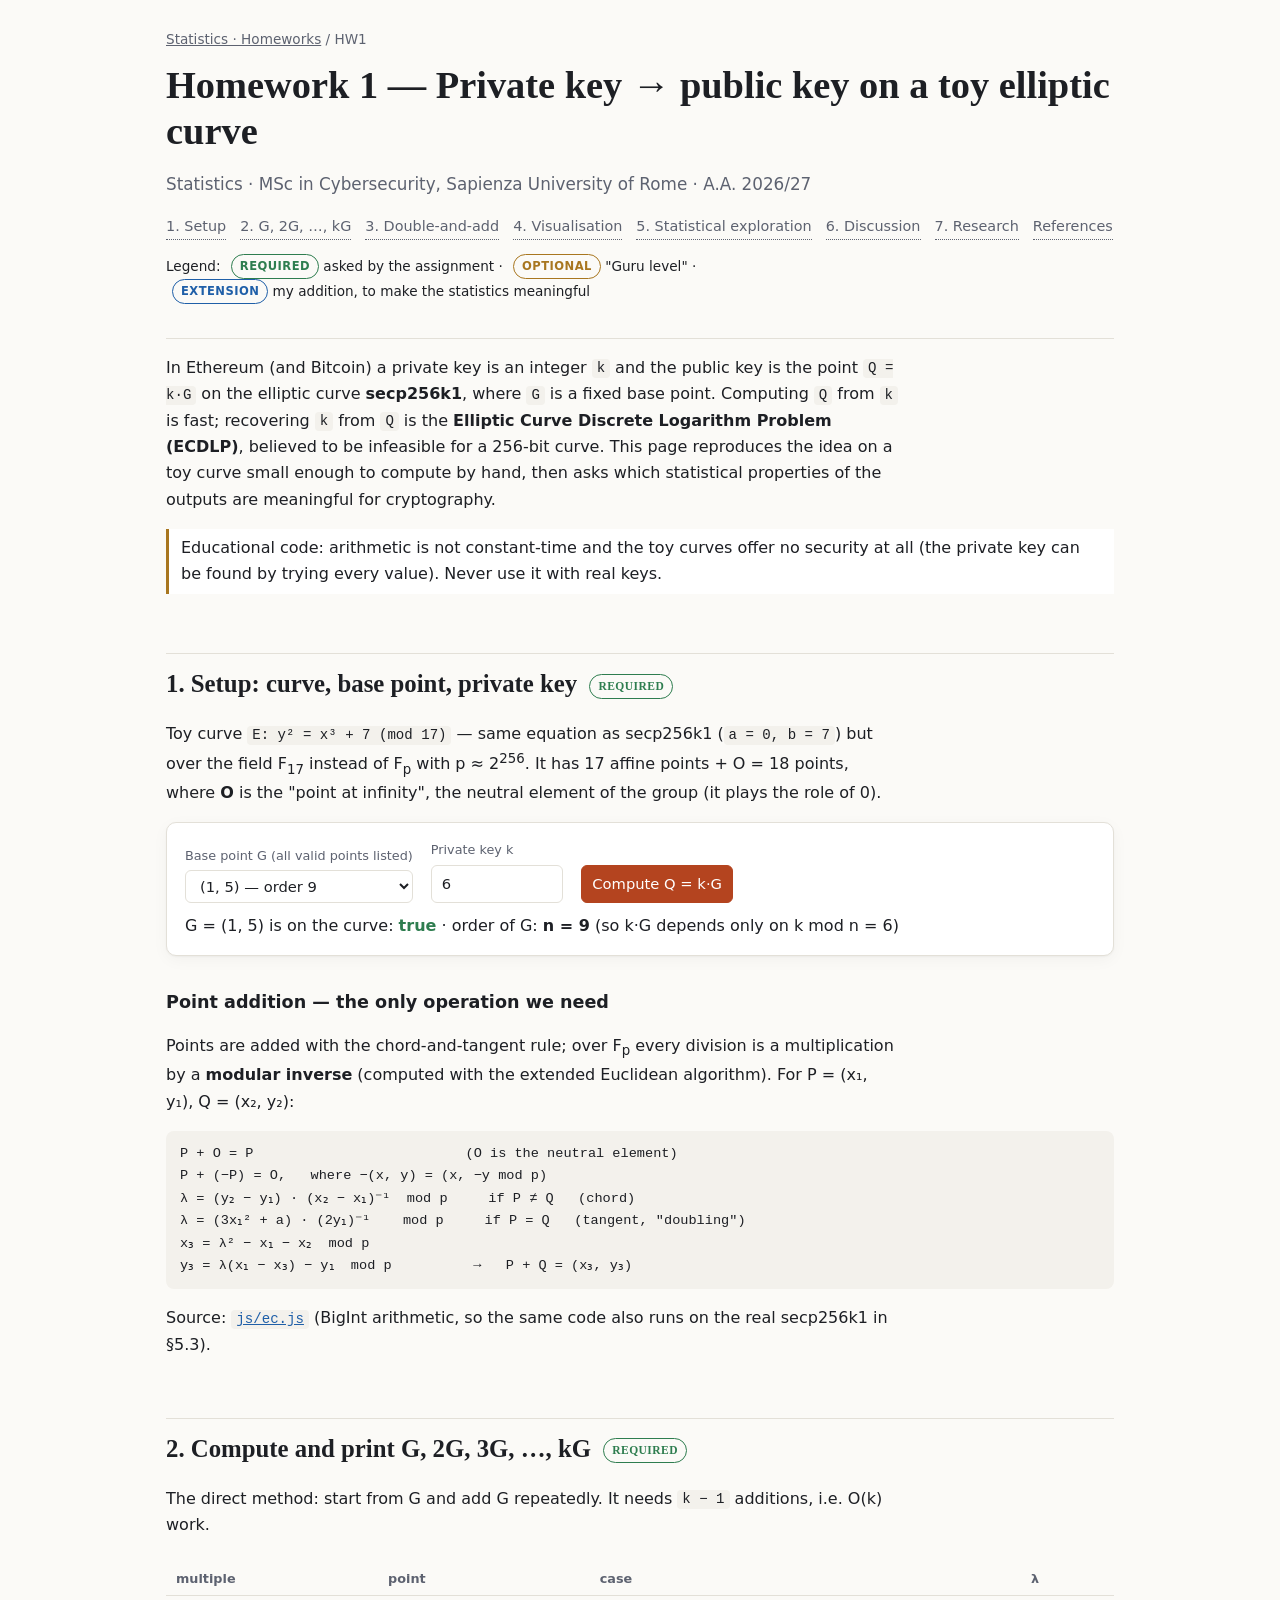
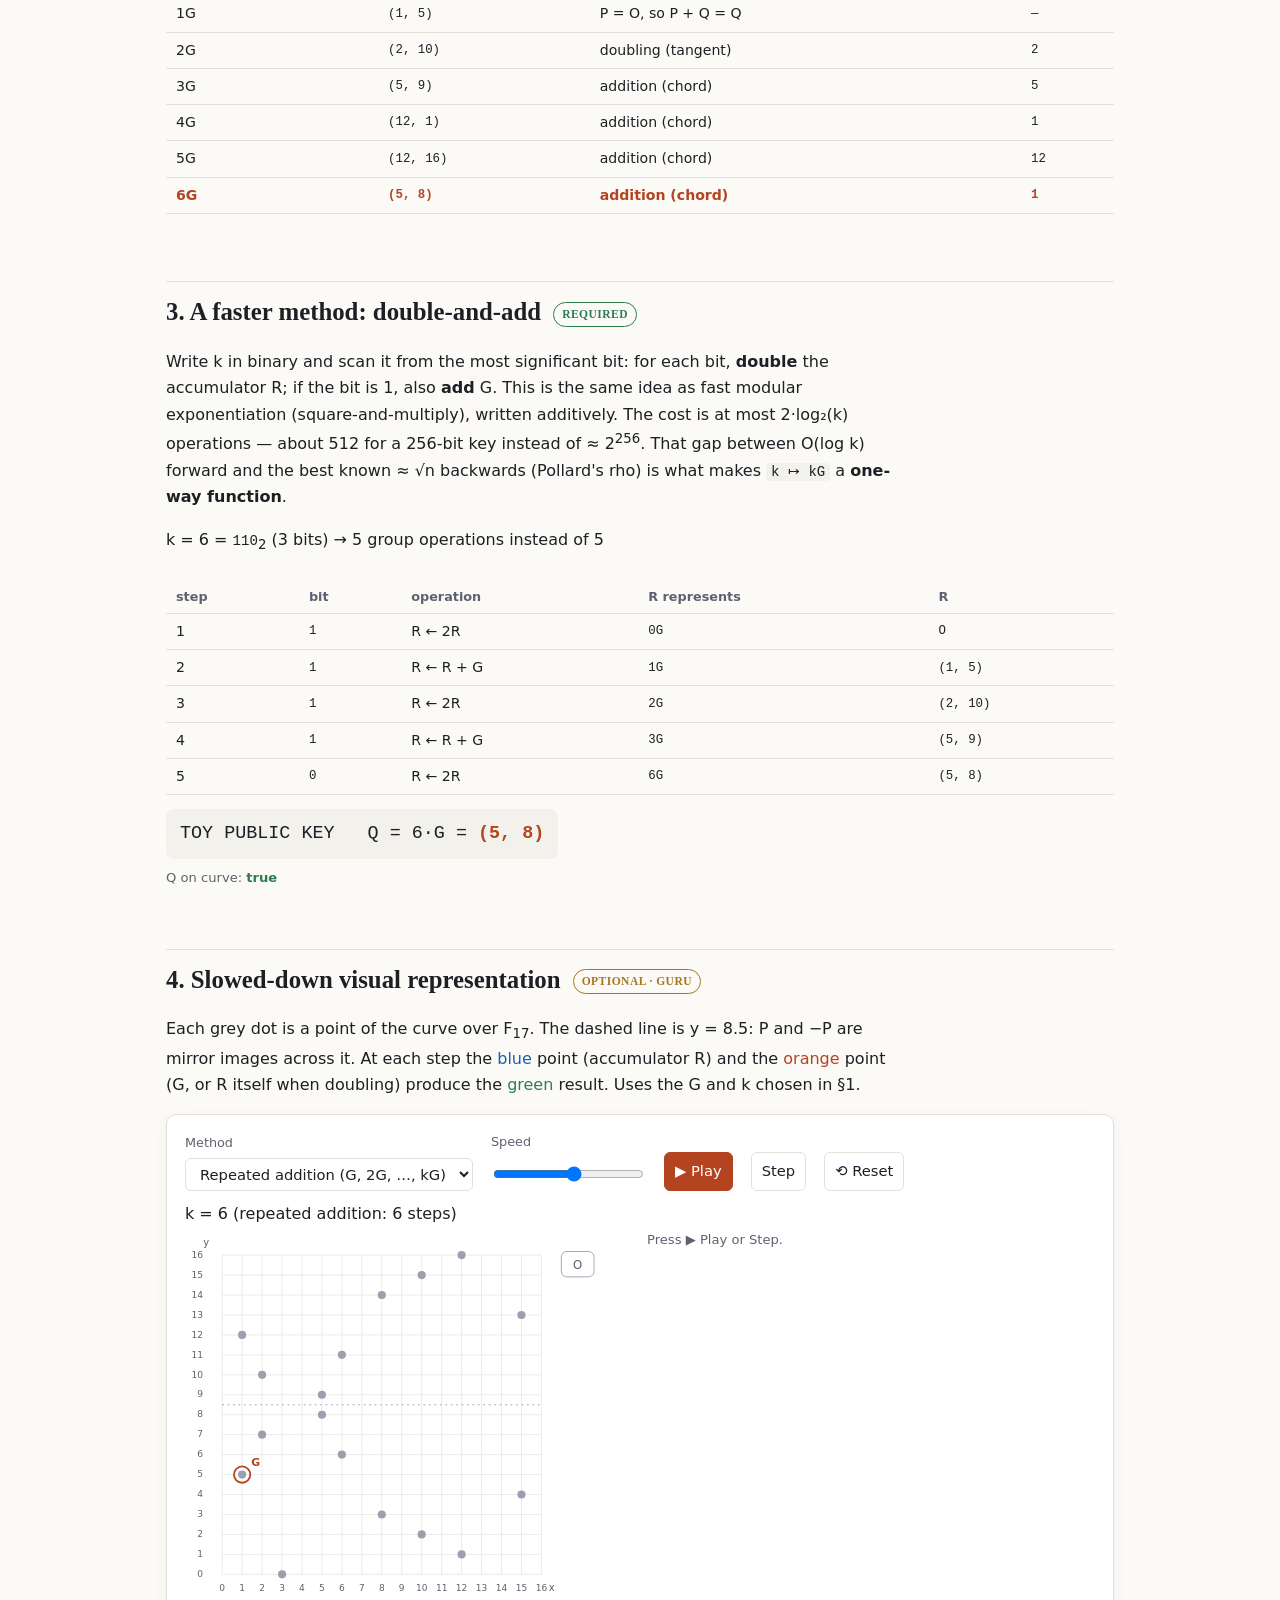
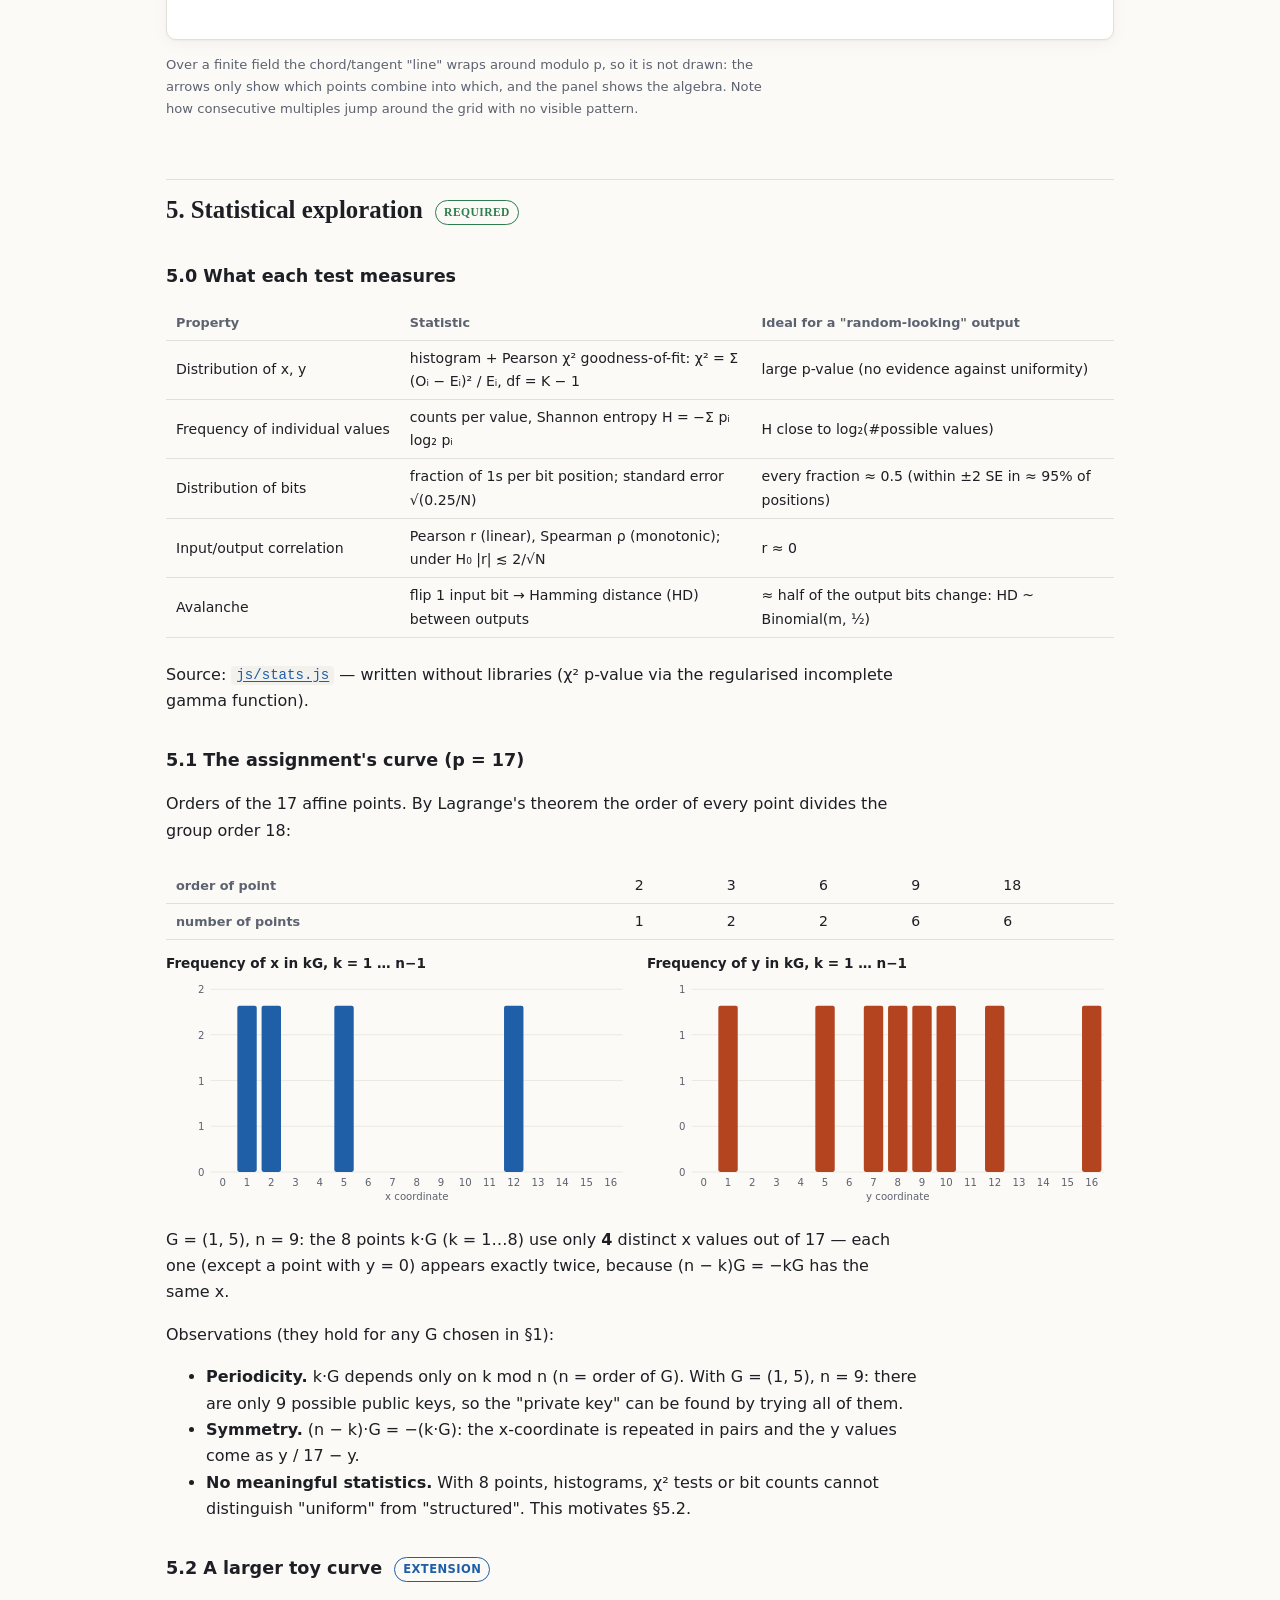
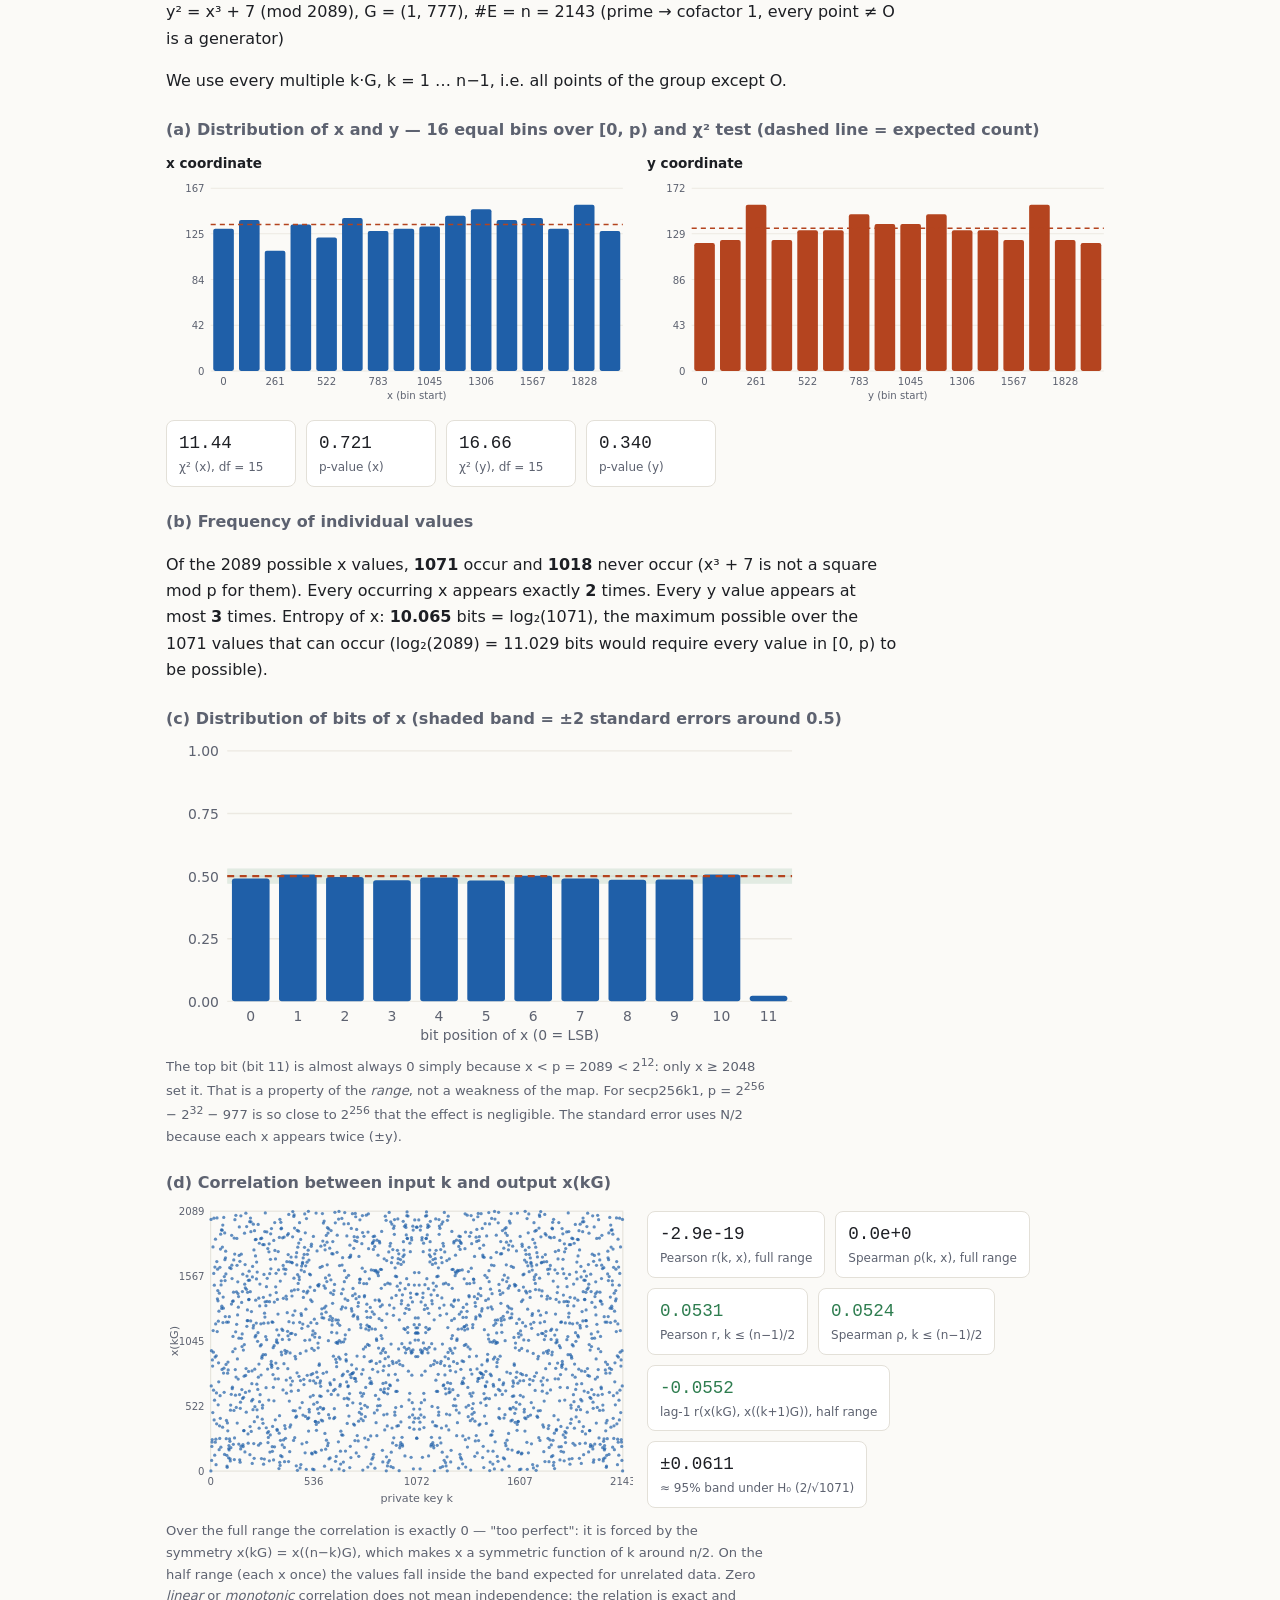
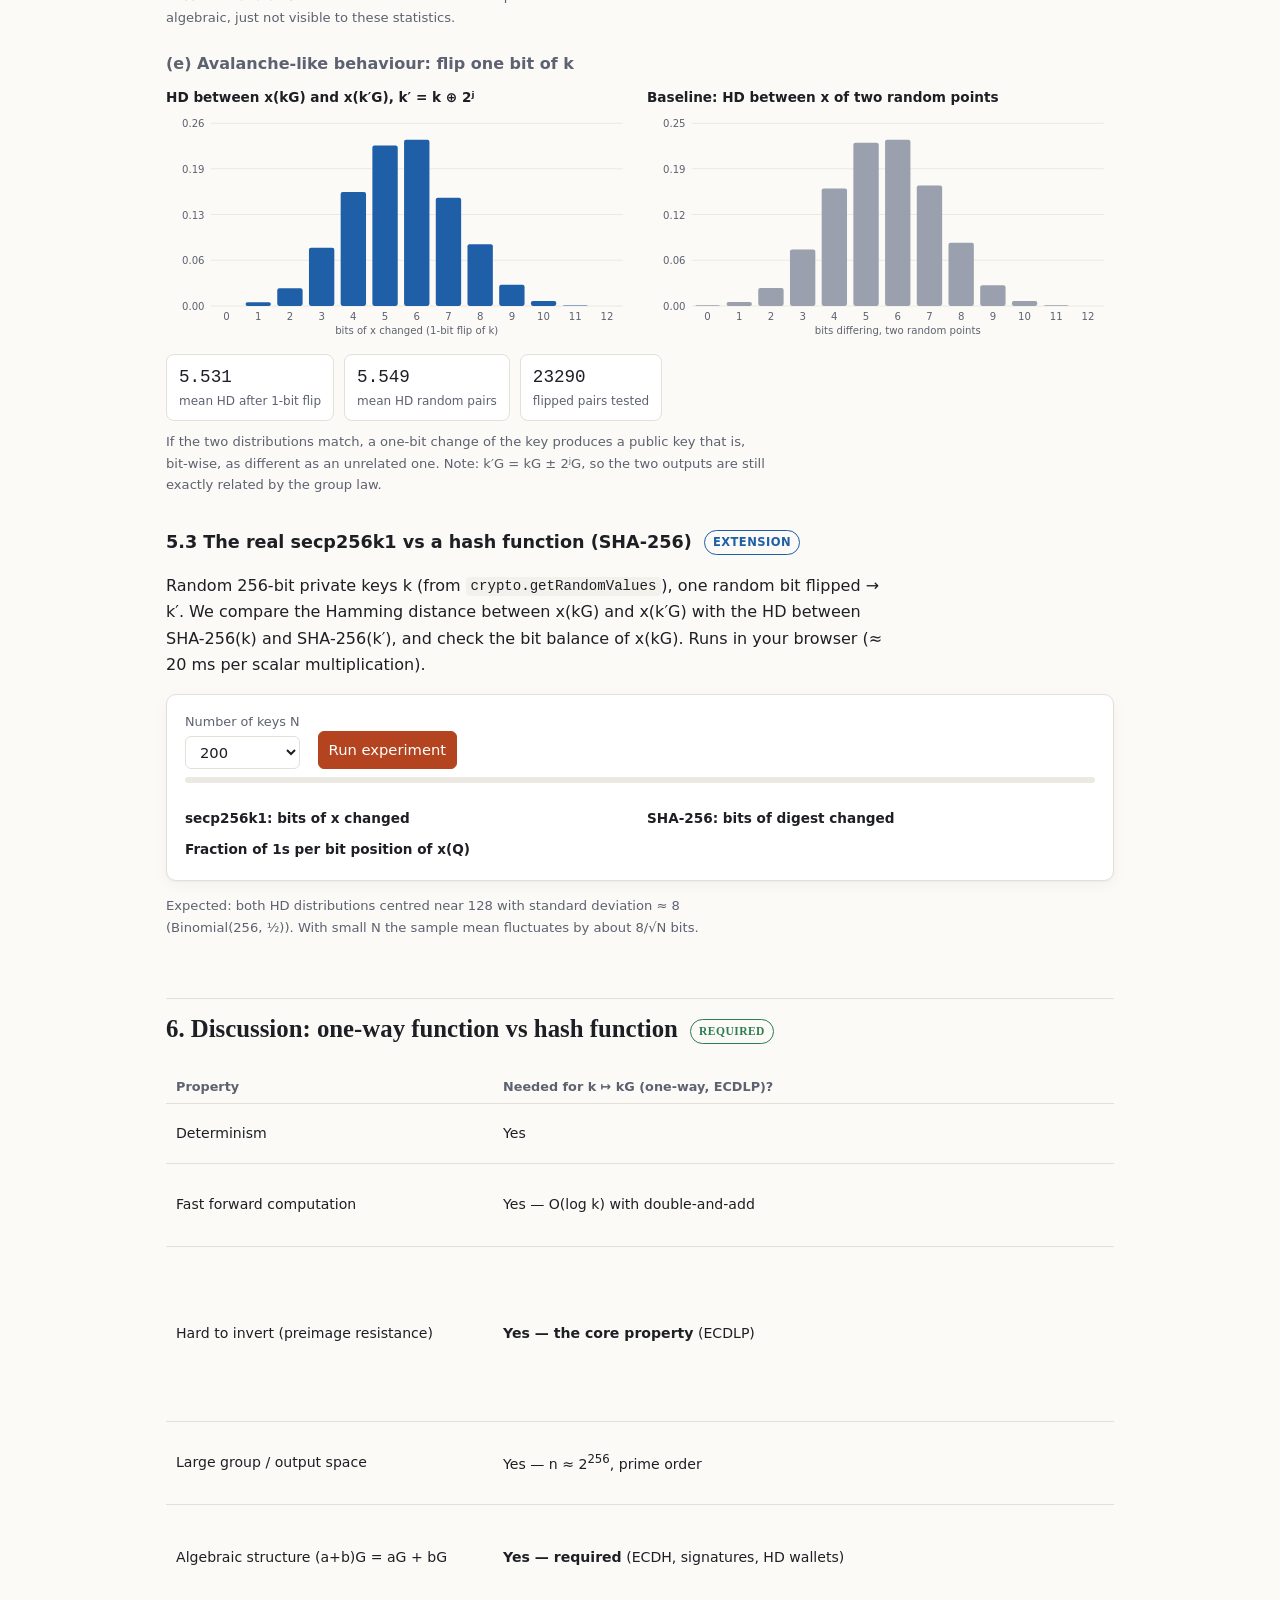
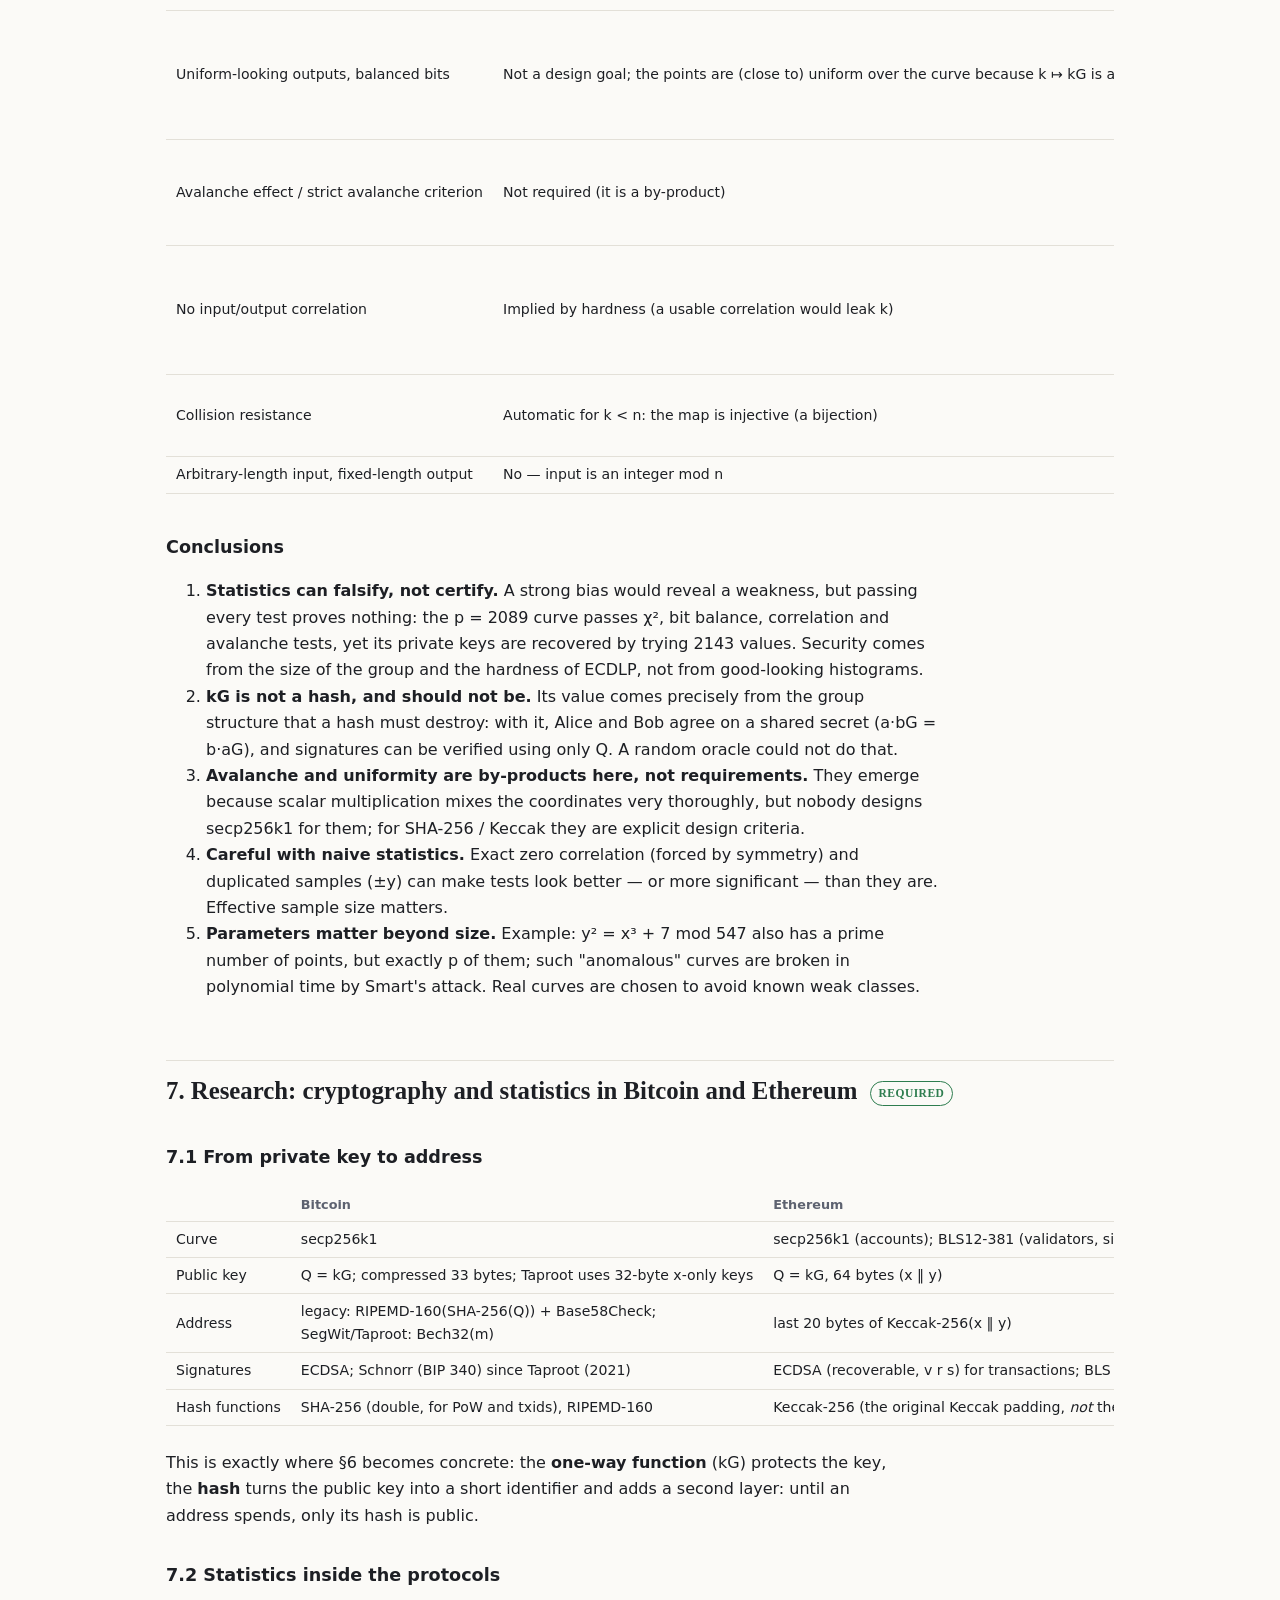
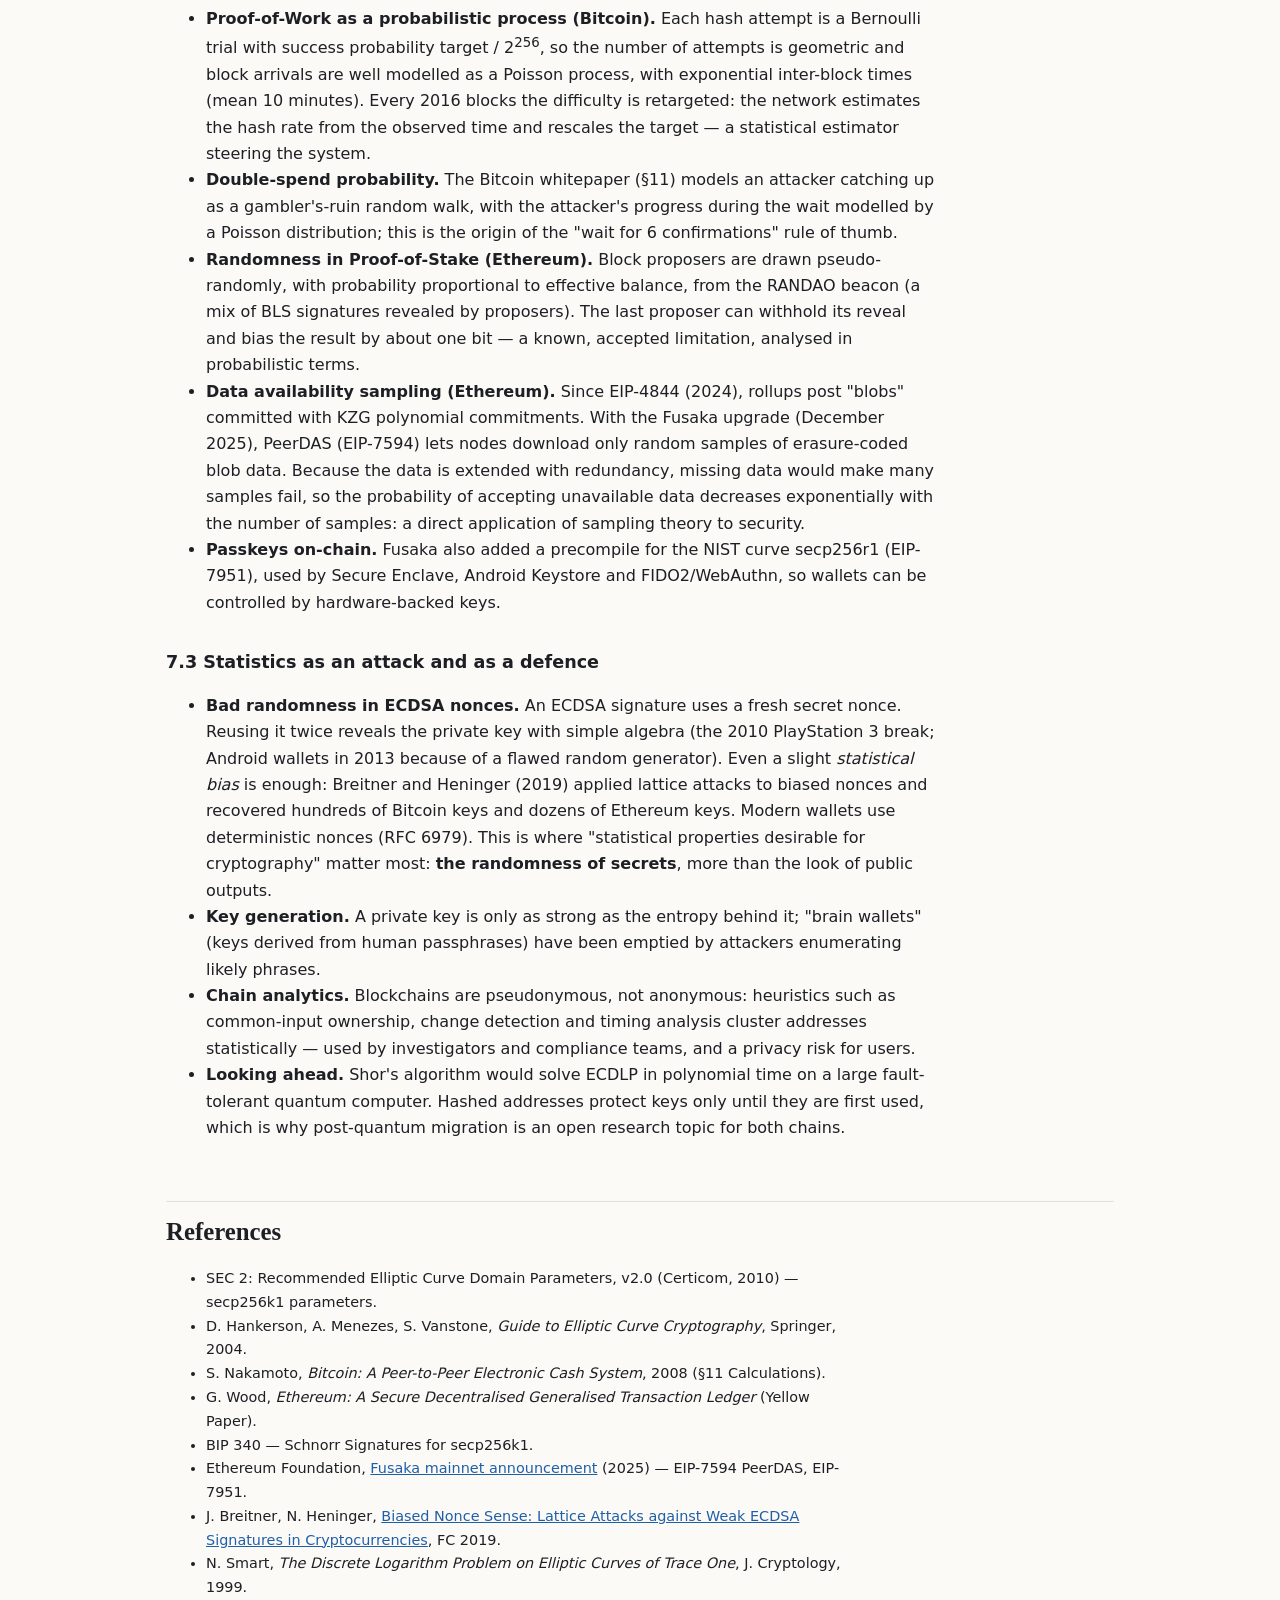
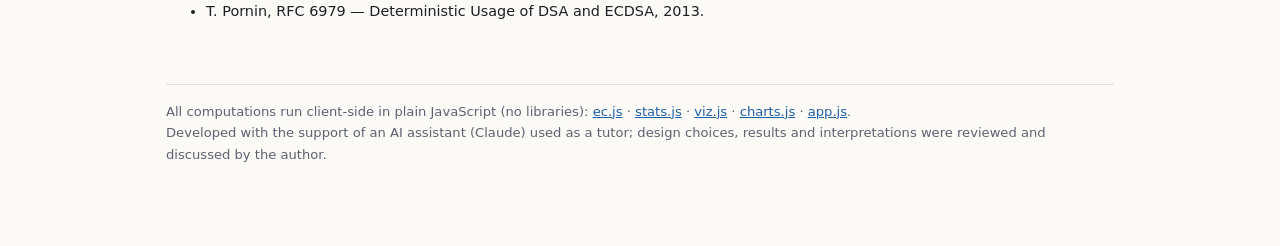
==== hw1/index.html @ 59fc8872 "Add files via upload" ====
<!doctype html>
<html lang="en">
<head>
<meta charset="utf-8">
<meta name="viewport" content="width=device-width, initial-scale=1">
<title>HW1 · Elliptic-Curve Toy Keys</title>
<meta name="description" content="Toy elliptic-curve scalar multiplication (private key → public key), its statistical properties, and cryptography & statistics in Bitcoin and Ethereum.">
<link rel="stylesheet" href="../assets/style.css">
</head>
<body>
<div class="wrap">

<header class="site">
  <div class="crumb"><a href="../">Statistics · Homeworks</a> / HW1</div>
  <h1>Homework 1 — Private key → public key on a toy elliptic curve</h1>
  <p class="lead">Statistics · MSc in Cybersecurity, Sapienza University of Rome · A.A. 2026/27</p>
  <nav class="toc">
    <a href="#setup">1. Setup</a><a href="#naive">2. G, 2G, …, kG</a><a href="#fast">3. Double-and-add</a>
    <a href="#viz">4. Visualisation</a><a href="#stats">5. Statistical exploration</a>
    <a href="#discussion">6. Discussion</a><a href="#research">7. Research</a><a href="#refs">References</a>
  </nav>
  <p style="font-size:.85rem">
    Legend: <span class="tag req">required</span> asked by the assignment ·
    <span class="tag opt">optional</span> "Guru level" ·
    <span class="tag ours">extension</span> my addition, to make the statistics meaningful
  </p>
</header>

<p>
In Ethereum (and Bitcoin) a private key is an integer <code>k</code> and the public key is the point
<code>Q = k·G</code> on the elliptic curve <b>secp256k1</b>, where <code>G</code> is a fixed base point.
Computing <code>Q</code> from <code>k</code> is fast; recovering <code>k</code> from <code>Q</code> is the
<b>Elliptic Curve Discrete Logarithm Problem (ECDLP)</b>, believed to be infeasible for a 256-bit curve.
This page reproduces the idea on a toy curve small enough to compute by hand, then asks which statistical
properties of the outputs are meaningful for cryptography.
</p>
<div class="note warn">Educational code: arithmetic is not constant-time and the toy curves offer no security
at all (the private key can be found by trying every value). Never use it with real keys.</div>

<!-- ======================================================================= -->
<h2 id="setup">1. Setup: curve, base point, private key <span class="tag req">required</span></h2>
<p>
Toy curve <code>E: y² = x³ + 7 (mod 17)</code> — same equation as secp256k1 (<code>a = 0, b = 7</code>) but over the
field F<sub>17</sub> instead of F<sub>p</sub> with p ≈ 2<sup>256</sup>. It has <span id="curve-count"></span>,
where <b>O</b> is the "point at infinity", the neutral element of the group (it plays the role of 0).
</p>
<div class="card">
  <div class="controls">
    <label>Base point G (all valid points listed)
      <select id="g-select"></select></label>
    <label>Private key k
      <input id="k-input" type="number" min="1" value="6"></label>
    <button id="compute" class="primary">Compute Q = k·G</button>
  </div>
  <div id="k-error" class="bad" style="margin-top:6px"></div>
  <p id="g-info" style="margin:10px 0 0"></p>
</div>

<h3>Point addition — the only operation we need</h3>
<p>Points are added with the chord-and-tangent rule; over F<sub>p</sub> every division is a multiplication by a
<b>modular inverse</b> (computed with the extended Euclidean algorithm). For P = (x₁, y₁), Q = (x₂, y₂):</p>
<pre>
P + O = P                          (O is the neutral element)
P + (−P) = O,   where −(x, y) = (x, −y mod p)
λ = (y₂ − y₁) · (x₂ − x₁)⁻¹  mod p     if P ≠ Q   (chord)
λ = (3x₁² + a) · (2y₁)⁻¹    mod p     if P = Q   (tangent, "doubling")
x₃ = λ² − x₁ − x₂  mod p
y₃ = λ(x₁ − x₃) − y₁  mod p          →   P + Q = (x₃, y₃)
</pre>
<p>Source: <a href="js/ec.js"><code>js/ec.js</code></a> (BigInt arithmetic, so the same code also runs on the real secp256k1 in §5.3).</p>

<!-- ======================================================================= -->
<h2 id="naive">2. Compute and print G, 2G, 3G, …, kG <span class="tag req">required</span></h2>
<p>The direct method: start from G and add G repeatedly. It needs <code>k − 1</code> additions, i.e. O(k) work.</p>
<div class="table-wrap"><table>
  <thead><tr><th>multiple</th><th>point</th><th>case</th><th>λ</th></tr></thead>
  <tbody id="naive-body"></tbody>
</table></div>
<p id="naive-note" class="caption"></p>

<!-- ======================================================================= -->
<h2 id="fast">3. A faster method: double-and-add <span class="tag req">required</span></h2>
<p>
Write k in binary and scan it from the most significant bit: for each bit, <b>double</b> the accumulator R;
if the bit is 1, also <b>add</b> G. This is the same idea as fast modular exponentiation (square-and-multiply),
written additively. The cost is at most 2·log₂(k) operations — about 512 for a 256-bit key instead of ≈ 2<sup>256</sup>.
That gap between O(log k) forward and the best known ≈ √n backwards (Pollard's rho) is what makes
<code>k ↦ kG</code> a <b>one-way function</b>.
</p>
<p id="da-bits"></p>
<div class="table-wrap"><table>
  <thead><tr><th>step</th><th>bit</th><th>operation</th><th>R represents</th><th>R</th></tr></thead>
  <tbody id="da-body"></tbody>
</table></div>
<div class="pubkey" id="pubkey"></div>
<div id="check" class="caption"></div>

<!-- ======================================================================= -->
<h2 id="viz">4. Slowed-down visual representation <span class="tag opt">optional · guru</span></h2>
<p>
Each grey dot is a point of the curve over F<sub>17</sub>. The dashed line is y = 8.5: P and −P are mirror
images across it. At each step the <span style="color:var(--accent-2)">blue</span> point (accumulator R) and the
<span style="color:var(--accent)">orange</span> point (G, or R itself when doubling) produce the
<span style="color:var(--accent-3)">green</span> result. Uses the G and k chosen in §1.
</p>
<div class="card">
  <div class="controls">
    <label>Method
      <select id="anim-method">
        <option value="naive">Repeated addition (G, 2G, …, kG)</option>
        <option value="da">Double-and-add</option>
      </select></label>
    <label>Speed <input id="anim-speed" type="range" min="200" max="2400" value="1400"></label>
    <button id="anim-play" class="primary">▶ Play</button>
    <button id="anim-step">Step</button>
    <button id="anim-reset">⟲ Reset</button>
  </div>
  <p id="anim-bits" style="margin:10px 0 0"></p>
  <div class="grid2" style="align-items:start">
    <div id="anim-svg"></div>
    <div id="anim-panel"></div>
  </div>
</div>
<p class="caption">Over a finite field the chord/tangent "line" wraps around modulo p, so it is not drawn:
the arrows only show which points combine into which, and the panel shows the algebra.
Note how consecutive multiples jump around the grid with no visible pattern.</p>

<!-- ======================================================================= -->
<h2 id="stats">5. Statistical exploration <span class="tag req">required</span></h2>

<h3>5.0 What each test measures</h3>
<div class="table-wrap"><table>
<thead><tr><th>Property</th><th>Statistic</th><th>Ideal for a "random-looking" output</th></tr></thead>
<tbody>
<tr><td>Distribution of x, y</td><td class="wrap-ok">histogram + Pearson χ² goodness-of-fit:
  χ² = Σ (Oᵢ − Eᵢ)² / Eᵢ, df = K − 1</td><td class="wrap-ok">large p-value (no evidence against uniformity)</td></tr>
<tr><td>Frequency of individual values</td><td class="wrap-ok">counts per value, Shannon entropy H = −Σ pᵢ log₂ pᵢ</td><td class="wrap-ok">H close to log₂(#possible values)</td></tr>
<tr><td>Distribution of bits</td><td class="wrap-ok">fraction of 1s per bit position; standard error √(0.25/N)</td><td class="wrap-ok">every fraction ≈ 0.5 (within ±2 SE in ≈ 95% of positions)</td></tr>
<tr><td>Input/output correlation</td><td class="wrap-ok">Pearson r (linear), Spearman ρ (monotonic); under H₀ |r| ≲ 2/√N</td><td class="wrap-ok">r ≈ 0</td></tr>
<tr><td>Avalanche</td><td class="wrap-ok">flip 1 input bit → Hamming distance (HD) between outputs</td><td class="wrap-ok">≈ half of the output bits change: HD ~ Binomial(m, ½)</td></tr>
</tbody></table></div>
<p>Source: <a href="js/stats.js"><code>js/stats.js</code></a> — written without libraries (χ² p-value via the regularised incomplete gamma function).</p>

<h3>5.1 The assignment's curve (p = 17)</h3>
<p>Orders of the 17 affine points. By Lagrange's theorem the order of every point divides the group order 18:</p>
<div class="table-wrap"><table id="orders-table"></table></div>
<div class="grid2">
  <div><div class="chart-title">Frequency of x in kG, k = 1 … n−1</div><div id="toy-x-chart"></div></div>
  <div><div class="chart-title">Frequency of y in kG, k = 1 … n−1</div><div id="toy-y-chart"></div></div>
</div>
<p id="toy-x-summary"></p>
<p>Observations (they hold for any G chosen in §1):</p>
<ul>
  <li><b>Periodicity.</b> k·G depends only on k mod n (n = order of G). With G = (1, 5), n = 9: there are only 9 possible public keys, so the "private key" can be found by trying all of them.</li>
  <li><b>Symmetry.</b> (n − k)·G = −(k·G): the x-coordinate is repeated in pairs and the y values come as y / 17 − y.</li>
  <li><b>No meaningful statistics.</b> With 8 points, histograms, χ² tests or bit counts cannot distinguish "uniform" from "structured". This motivates §5.2.</li>
</ul>

<h3>5.2 A larger toy curve <span class="tag ours">extension</span></h3>
<p id="big-params"></p>
<p>We use every multiple k·G, k = 1 … n−1, i.e. all points of the group except O.</p>

<h4>(a) Distribution of x and y — 16 equal bins over [0, p) and χ² test (dashed line = expected count)</h4>
<div class="grid2">
  <div><div class="chart-title">x coordinate</div><div id="big-x-hist"></div></div>
  <div><div class="chart-title">y coordinate</div><div id="big-y-hist"></div></div>
</div>
<div class="stat-row" id="big-chi"></div>

<h4>(b) Frequency of individual values</h4>
<p id="big-freq"></p>

<h4>(c) Distribution of bits of x (shaded band = ±2 standard errors around 0.5)</h4>
<div id="big-bits"></div>
<p class="caption">The top bit (bit 11) is almost always 0 simply because x &lt; p = 2089 &lt; 2<sup>12</sup>: only x ≥ 2048 set it.
That is a property of the <i>range</i>, not a weakness of the map. For secp256k1, p = 2<sup>256</sup> − 2<sup>32</sup> − 977 is so close to 2<sup>256</sup> that the effect is negligible.
The standard error uses N/2 because each x appears twice (±y).</p>

<h4>(d) Correlation between input k and output x(kG)</h4>
<div class="grid2">
  <div id="big-scatter"></div>
  <div><div class="stat-row" id="big-corr"></div></div>
</div>
<p class="caption">Over the full range the correlation is exactly 0 — "too perfect": it is forced by the symmetry
x(kG) = x((n−k)G), which makes x a symmetric function of k around n/2. On the half range (each x once) the values
fall inside the band expected for unrelated data. Zero <i>linear</i> or <i>monotonic</i> correlation does not mean
independence: the relation is exact and algebraic, just not visible to these statistics.</p>

<h4>(e) Avalanche-like behaviour: flip one bit of k</h4>
<div class="grid2">
  <div><div class="chart-title">HD between x(kG) and x(k′G), k′ = k ⊕ 2ʲ</div><div id="big-aval"></div></div>
  <div><div class="chart-title">Baseline: HD between x of two random points</div><div id="big-aval-base"></div></div>
</div>
<div class="stat-row" id="big-aval-stats"></div>
<p class="caption">If the two distributions match, a one-bit change of the key produces a public key that is, bit-wise,
as different as an unrelated one. Note: k′G = kG ± 2ʲG, so the two outputs are still exactly related by the group law.</p>

<h3>5.3 The real secp256k1 vs a hash function (SHA-256) <span class="tag ours">extension</span></h3>
<p>
Random 256-bit private keys k (from <code>crypto.getRandomValues</code>), one random bit flipped → k′.
We compare the Hamming distance between x(kG) and x(k′G) with the HD between SHA-256(k) and SHA-256(k′),
and check the bit balance of x(kG). Runs in your browser (≈ 20 ms per scalar multiplication).
</p>
<div class="card">
  <div class="controls">
    <label>Number of keys N
      <select id="secp-n"><option>50</option><option selected>200</option><option>500</option></select></label>
    <button id="secp-run" class="primary">Run experiment</button>
  </div>
  <div class="progress"><div id="secp-progress"></div></div>
  <div class="stat-row" id="secp-stats"></div>
  <div class="grid2">
    <div><div class="chart-title">secp256k1: bits of x changed</div><div id="secp-hd-ec"></div></div>
    <div><div class="chart-title">SHA-256: bits of digest changed</div><div id="secp-hd-h"></div></div>
  </div>
  <div class="chart-title">Fraction of 1s per bit position of x(Q)</div>
  <div id="secp-bits"></div>
</div>
<p class="caption">Expected: both HD distributions centred near 128 with standard deviation ≈ 8 (Binomial(256, ½)).
With small N the sample mean fluctuates by about 8/√N bits.</p>

<!-- ======================================================================= -->
<h2 id="discussion">6. Discussion: one-way function vs hash function <span class="tag req">required</span></h2>
<div class="table-wrap"><table>
<thead><tr><th>Property</th><th>Needed for k ↦ kG (one-way, ECDLP)?</th><th>Needed for a cryptographic hash?</th><th>What we observed</th></tr></thead>
<tbody>
<tr><td>Determinism</td><td>Yes</td><td>Yes</td><td class="wrap-ok">Same k → same Q, always.</td></tr>
<tr><td>Fast forward computation</td><td>Yes — O(log k) with double-and-add</td><td>Yes</td><td class="wrap-ok">≈ 20 ms in JavaScript for 256 bits.</td></tr>
<tr><td>Hard to invert (preimage resistance)</td><td><b>Yes — the core property</b> (ECDLP)</td><td>Yes</td><td class="wrap-ok">Not measurable by statistics. The toy curves look "random" yet are inverted by brute force in microseconds.</td></tr>
<tr><td>Large group / output space</td><td>Yes — n ≈ 2<sup>256</sup>, prime order</td><td>Yes (output ≥ 256 bits)</td><td class="wrap-ok">p = 17: only 9 keys with G = (1, 5).</td></tr>
<tr><td>Algebraic structure (a+b)G = aG + bG</td><td><b>Yes — required</b> (ECDH, signatures, HD wallets)</td><td><b>No — must be absent</b> (random-oracle behaviour)</td><td class="wrap-ok">Explains the symmetry, periodicity and k′G = kG ± 2ʲG.</td></tr>
<tr><td>Uniform-looking outputs, balanced bits</td><td>Not a design goal; the points are (close to) uniform over the curve because k ↦ kG is a bijection onto the group</td><td>Yes (pseudo-randomness)</td><td class="wrap-ok">χ² and bit tests pass on the larger curve and on secp256k1 (except range effects).</td></tr>
<tr><td>Avalanche effect / strict avalanche criterion</td><td>Not required (it is a by-product)</td><td><b>Yes — explicit design criterion</b></td><td class="wrap-ok">Observed empirically for x(kG), comparable to SHA-256.</td></tr>
<tr><td>No input/output correlation</td><td>Implied by hardness (a usable correlation would leak k)</td><td>Yes</td><td class="wrap-ok">No linear/monotonic correlation, but an exact algebraic relation exists.</td></tr>
<tr><td>Collision resistance</td><td>Automatic for k &lt; n: the map is injective (a bijection)</td><td>Yes — hard, because hashes compress</td><td class="wrap-ok">Every k in [1, n−1] gave a distinct point.</td></tr>
<tr><td>Arbitrary-length input, fixed-length output</td><td>No — input is an integer mod n</td><td>Yes (compression)</td><td class="wrap-ok">—</td></tr>
</tbody></table></div>

<h3>Conclusions</h3>
<ol>
<li><b>Statistics can falsify, not certify.</b> A strong bias would reveal a weakness, but passing every test proves nothing:
the p = 2089 curve passes χ², bit balance, correlation and avalanche tests, yet its private keys are recovered by trying 2143 values.
Security comes from the size of the group and the hardness of ECDLP, not from good-looking histograms.</li>
<li><b>kG is not a hash, and should not be.</b> Its value comes precisely from the group structure that a hash must destroy:
with it, Alice and Bob agree on a shared secret (a·bG = b·aG), and signatures can be verified using only Q.
A random oracle could not do that.</li>
<li><b>Avalanche and uniformity are by-products here, not requirements.</b> They emerge because scalar multiplication mixes the
coordinates very thoroughly, but nobody designs secp256k1 for them; for SHA-256 / Keccak they are explicit design criteria.</li>
<li><b>Careful with naive statistics.</b> Exact zero correlation (forced by symmetry) and duplicated samples (±y) can make tests look
better — or more significant — than they are. Effective sample size matters.</li>
<li><b>Parameters matter beyond size.</b> Example: y² = x³ + 7 mod 547 also has a prime number of points, but exactly p of them;
such "anomalous" curves are broken in polynomial time by Smart's attack. Real curves are chosen to avoid known weak classes.</li>
</ol>

<!-- ======================================================================= -->
<h2 id="research">7. Research: cryptography and statistics in Bitcoin and Ethereum <span class="tag req">required</span></h2>

<h3>7.1 From private key to address</h3>
<div class="table-wrap"><table>
<thead><tr><th></th><th>Bitcoin</th><th>Ethereum</th></tr></thead>
<tbody>
<tr><td>Curve</td><td>secp256k1</td><td>secp256k1 (accounts); BLS12-381 (validators, since PoS)</td></tr>
<tr><td>Public key</td><td>Q = kG; compressed 33 bytes; Taproot uses 32-byte x-only keys</td><td>Q = kG, 64 bytes (x ‖ y)</td></tr>
<tr><td>Address</td><td class="wrap-ok">legacy: RIPEMD-160(SHA-256(Q)) + Base58Check; SegWit/Taproot: Bech32(m)</td><td class="wrap-ok">last 20 bytes of Keccak-256(x ‖ y)</td></tr>
<tr><td>Signatures</td><td>ECDSA; Schnorr (BIP 340) since Taproot (2021)</td><td>ECDSA (recoverable, v r s) for transactions; BLS aggregate signatures for consensus</td></tr>
<tr><td>Hash functions</td><td>SHA-256 (double, for PoW and txids), RIPEMD-160</td><td>Keccak-256 (the original Keccak padding, <i>not</i> the final NIST SHA3-256)</td></tr>
</tbody></table></div>
<p>
This is exactly where §6 becomes concrete: the <b>one-way function</b> (kG) protects the key, the <b>hash</b> turns the public
key into a short identifier and adds a second layer: until an address spends, only its hash is public.
</p>

<h3>7.2 Statistics inside the protocols</h3>
<ul>
<li><b>Proof-of-Work as a probabilistic process (Bitcoin).</b> Each hash attempt is a Bernoulli trial with success probability
target / 2<sup>256</sup>, so the number of attempts is geometric and block arrivals are well modelled as a Poisson process,
with exponential inter-block times (mean 10 minutes). Every 2016 blocks the difficulty is retargeted: the network estimates the
hash rate from the observed time and rescales the target — a statistical estimator steering the system.</li>
<li><b>Double-spend probability.</b> The Bitcoin whitepaper (§11) models an attacker catching up as a gambler's-ruin random walk,
with the attacker's progress during the wait modelled by a Poisson distribution; this is the origin of the "wait for 6 confirmations" rule of thumb.</li>
<li><b>Randomness in Proof-of-Stake (Ethereum).</b> Block proposers are drawn pseudo-randomly, with probability proportional to
effective balance, from the RANDAO beacon (a mix of BLS signatures revealed by proposers). The last proposer can withhold its reveal and bias
the result by about one bit — a known, accepted limitation, analysed in probabilistic terms.</li>
<li><b>Data availability sampling (Ethereum).</b> Since EIP-4844 (2024), rollups post "blobs" committed with KZG polynomial commitments.
With the Fusaka upgrade (December 2025), PeerDAS (EIP-7594) lets nodes download only random samples of erasure-coded blob data.
Because the data is extended with redundancy, missing data would make many samples fail, so the probability of accepting unavailable data
decreases exponentially with the number of samples: a direct application of sampling theory to security.</li>
<li><b>Passkeys on-chain.</b> Fusaka also added a precompile for the NIST curve secp256r1 (EIP-7951), used by Secure Enclave, Android Keystore and FIDO2/WebAuthn,
so wallets can be controlled by hardware-backed keys.</li>
</ul>

<h3>7.3 Statistics as an attack and as a defence</h3>
<ul>
<li><b>Bad randomness in ECDSA nonces.</b> An ECDSA signature uses a fresh secret nonce. Reusing it twice reveals the private key with simple algebra
(the 2010 PlayStation 3 break; Android wallets in 2013 because of a flawed random generator). Even a slight <i>statistical bias</i> is enough:
Breitner and Heninger (2019) applied lattice attacks to biased nonces and recovered hundreds of Bitcoin keys and dozens of Ethereum keys. Modern wallets
use deterministic nonces (RFC 6979). This is where "statistical properties desirable for cryptography" matter most:
<b>the randomness of secrets</b>, more than the look of public outputs.</li>
<li><b>Key generation.</b> A private key is only as strong as the entropy behind it; "brain wallets" (keys derived from human passphrases)
have been emptied by attackers enumerating likely phrases.</li>
<li><b>Chain analytics.</b> Blockchains are pseudonymous, not anonymous: heuristics such as common-input ownership, change detection and
timing analysis cluster addresses statistically — used by investigators and compliance teams, and a privacy risk for users.</li>
<li><b>Looking ahead.</b> Shor's algorithm would solve ECDLP in polynomial time on a large fault-tolerant quantum computer.
Hashed addresses protect keys only until they are first used, which is why post-quantum migration is an open research topic for both chains.</li>
</ul>

<!-- ======================================================================= -->
<h2 id="refs">References</h2>
<ul style="font-size:.9rem">
<li>SEC 2: Recommended Elliptic Curve Domain Parameters, v2.0 (Certicom, 2010) — secp256k1 parameters.</li>
<li>D. Hankerson, A. Menezes, S. Vanstone, <i>Guide to Elliptic Curve Cryptography</i>, Springer, 2004.</li>
<li>S. Nakamoto, <i>Bitcoin: A Peer-to-Peer Electronic Cash System</i>, 2008 (§11 Calculations).</li>
<li>G. Wood, <i>Ethereum: A Secure Decentralised Generalised Transaction Ledger</i> (Yellow Paper).</li>
<li>BIP 340 — Schnorr Signatures for secp256k1.</li>
<li>Ethereum Foundation, <a href="https://blog.ethereum.org/2025/11/06/fusaka-mainnet-announcement">Fusaka mainnet announcement</a> (2025) — EIP-7594 PeerDAS, EIP-7951.</li>
<li>J. Breitner, N. Heninger, <a href="https://eprint.iacr.org/2019/023">Biased Nonce Sense: Lattice Attacks against Weak ECDSA Signatures in Cryptocurrencies</a>, FC 2019.</li>
<li>N. Smart, <i>The Discrete Logarithm Problem on Elliptic Curves of Trace One</i>, J. Cryptology, 1999.</li>
<li>T. Pornin, RFC 6979 — Deterministic Usage of DSA and ECDSA, 2013.</li>
</ul>

<footer>
  All computations run client-side in plain JavaScript (no libraries): <a href="js/ec.js">ec.js</a> · <a href="js/stats.js">stats.js</a> ·
  <a href="js/viz.js">viz.js</a> · <a href="js/charts.js">charts.js</a> · <a href="js/app.js">app.js</a>.<br>
  Developed with the support of an AI assistant (Claude) used as a tutor; design choices, results and interpretations were reviewed and discussed by the author.
</footer>
</div>
<script type="module" src="js/app.js"></script>
</body>
</html>
---- assets/style.css ----
/* Shared style for all Statistics homeworks */
:root {
  --bg: #fbfaf7;
  --surface: #ffffff;
  --text: #1d1f24;
  --muted: #5d6270;
  --border: #e3e0d8;
  --accent: #b4441f;        /* G, highlights */
  --accent-2: #1f5fa8;      /* current point R */
  --accent-3: #2e7d4f;      /* result / ok */
  --warn: #a8761f;
  --code-bg: #f3f1ec;
  --point: #9aa0ad;
  --grid: #ece9e2;
  --shadow: 0 1px 2px rgba(0,0,0,.04), 0 4px 16px rgba(0,0,0,.04);
  --mono: "JetBrains Mono", ui-monospace, SFMono-Regular, Menlo, Consolas, monospace;
  --sans: "Inter", system-ui, -apple-system, "Segoe UI", Roboto, sans-serif;
  --serif: "Source Serif 4", Georgia, serif;
}
@media (prefers-color-scheme: dark) {
  :root {
    --bg: #14161a; --surface: #1b1e23; --text: #e7e5e0; --muted: #a2a6b0;
    --border: #2c3038; --accent: #f08a5d; --accent-2: #6aa8f0; --accent-3: #6cc995;
    --warn: #e0b45c; --code-bg: #22262c; --point: #6b717d; --grid: #23272e;
    --shadow: none;
  }
}
* { box-sizing: border-box; }
html { scroll-behavior: smooth; }
body {
  margin: 0; background: var(--bg); color: var(--text);
  font: 16px/1.65 var(--sans);
}
.wrap { max-width: 980px; margin: 0 auto; padding: 0 16px 80px; }
header.site {
  border-bottom: 1px solid var(--border); padding: 28px 0 20px; margin-bottom: 8px;
}
header.site .crumb { font-size: .85rem; color: var(--muted); }
header.site .crumb a { color: var(--muted); }
h1 { font-family: var(--serif); font-size: clamp(1.7rem, 4vw, 2.4rem); line-height: 1.2; margin: .3em 0 .2em; }
h2 { font-family: var(--serif); font-size: 1.55rem; margin: 2.4em 0 .5em; padding-top: .4em; border-top: 1px solid var(--border); }
h3 { font-size: 1.1rem; margin: 1.8em 0 .4em; }
h4 { font-size: 1rem; margin: 1.4em 0 .3em; color: var(--muted); }
p, li { max-width: 72ch; }
a { color: var(--accent-2); }
.lead { color: var(--muted); font-size: 1.05rem; }
code, .mono { font-family: var(--mono); font-size: .88em; }
code { background: var(--code-bg); padding: .1em .35em; border-radius: 4px; }
pre { background: var(--code-bg); padding: 12px 14px; border-radius: 8px; overflow-x: auto; font-size: .85rem; }
nav.toc { display: flex; flex-wrap: wrap; gap: 6px 14px; font-size: .9rem; margin: 14px 0; }
nav.toc a { color: var(--muted); text-decoration: none; border-bottom: 1px dotted var(--muted); }
.card {
  background: var(--surface); border: 1px solid var(--border); border-radius: 10px;
  padding: 16px 18px; margin: 14px 0; box-shadow: var(--shadow);
}
.tag {
  display: inline-block; font-size: .72rem; font-weight: 600; letter-spacing: .04em;
  text-transform: uppercase; padding: 2px 8px; border-radius: 99px; vertical-align: middle;
  border: 1px solid currentColor; margin-left: 6px;
}
.tag.req { color: var(--accent-3); }
.tag.opt { color: var(--warn); }
.tag.ours { color: var(--accent-2); }
.note { border-left: 3px solid var(--accent-2); padding: 6px 12px; background: var(--surface); margin: 12px 0; }
.note.warn { border-color: var(--warn); }
.controls { display: flex; flex-wrap: wrap; gap: 10px 18px; align-items: end; }
.controls label { display: flex; flex-direction: column; font-size: .8rem; color: var(--muted); gap: 4px; }
input, select, button {
  font: inherit; font-size: .92rem; color: var(--text); background: var(--surface);
  border: 1px solid var(--border); border-radius: 6px; padding: 6px 10px;
}
input[type=number] { width: 9em; }
button { cursor: pointer; font-weight: 500; }
button.primary { background: var(--accent); color: #fff; border-color: var(--accent); }
button:disabled { opacity: .5; cursor: default; }
.table-wrap { overflow-x: auto; }
table { border-collapse: collapse; width: 100%; font-size: .88rem; margin: 8px 0; }
th, td { text-align: left; padding: 6px 10px; border-bottom: 1px solid var(--border); white-space: nowrap; }
th { color: var(--muted); font-weight: 600; font-size: .8rem; }
td.wrap-ok { white-space: normal; }
tr.final td { font-weight: 700; color: var(--accent); }
.pubkey {
  font-family: var(--mono); font-size: 1.15rem; padding: 10px 14px; border-radius: 8px;
  background: var(--code-bg); display: inline-block; margin: 6px 0;
}
.pubkey b { color: var(--accent); }
.grid2 { display: grid; grid-template-columns: repeat(auto-fit, minmax(300px, 1fr)); gap: 14px; }
.stat-row { display: flex; flex-wrap: wrap; gap: 10px; margin: 10px 0; }
.stat { background: var(--surface); border: 1px solid var(--border); border-radius: 8px; padding: 8px 12px; min-width: 130px; }
.stat .v { font-family: var(--mono); font-size: 1.1rem; }
.stat .l { font-size: .75rem; color: var(--muted); }
svg text { fill: var(--muted); font-family: var(--sans); }
.chart-title { font-size: .85rem; font-weight: 600; margin: 4px 0; }
.caption { font-size: .82rem; color: var(--muted); margin-top: 2px; }
.bits { font-family: var(--mono); font-size: 1.2rem; letter-spacing: .15em; }
.bits span.cur { color: var(--accent); text-decoration: underline; }
.bits span.done { color: var(--muted); }
.formula { font-family: var(--mono); font-size: .88rem; line-height: 1.8; }
.progress { height: 6px; background: var(--grid); border-radius: 3px; overflow: hidden; margin: 8px 0; }
.progress > div { height: 100%; width: 0; background: var(--accent-2); transition: width .1s; }
footer { margin-top: 60px; padding-top: 16px; border-top: 1px solid var(--border); font-size: .82rem; color: var(--muted); }
.hw-list { list-style: none; padding: 0; }
.hw-list li { margin: 10px 0; }
.hw-list a { font-weight: 600; font-size: 1.05rem; }
.ok { color: var(--accent-3); } .bad { color: var(--accent); }
/* single (non-grid) charts: keep them readable, not page-wide */
#big-bits, #secp-bits { max-width: 640px; }
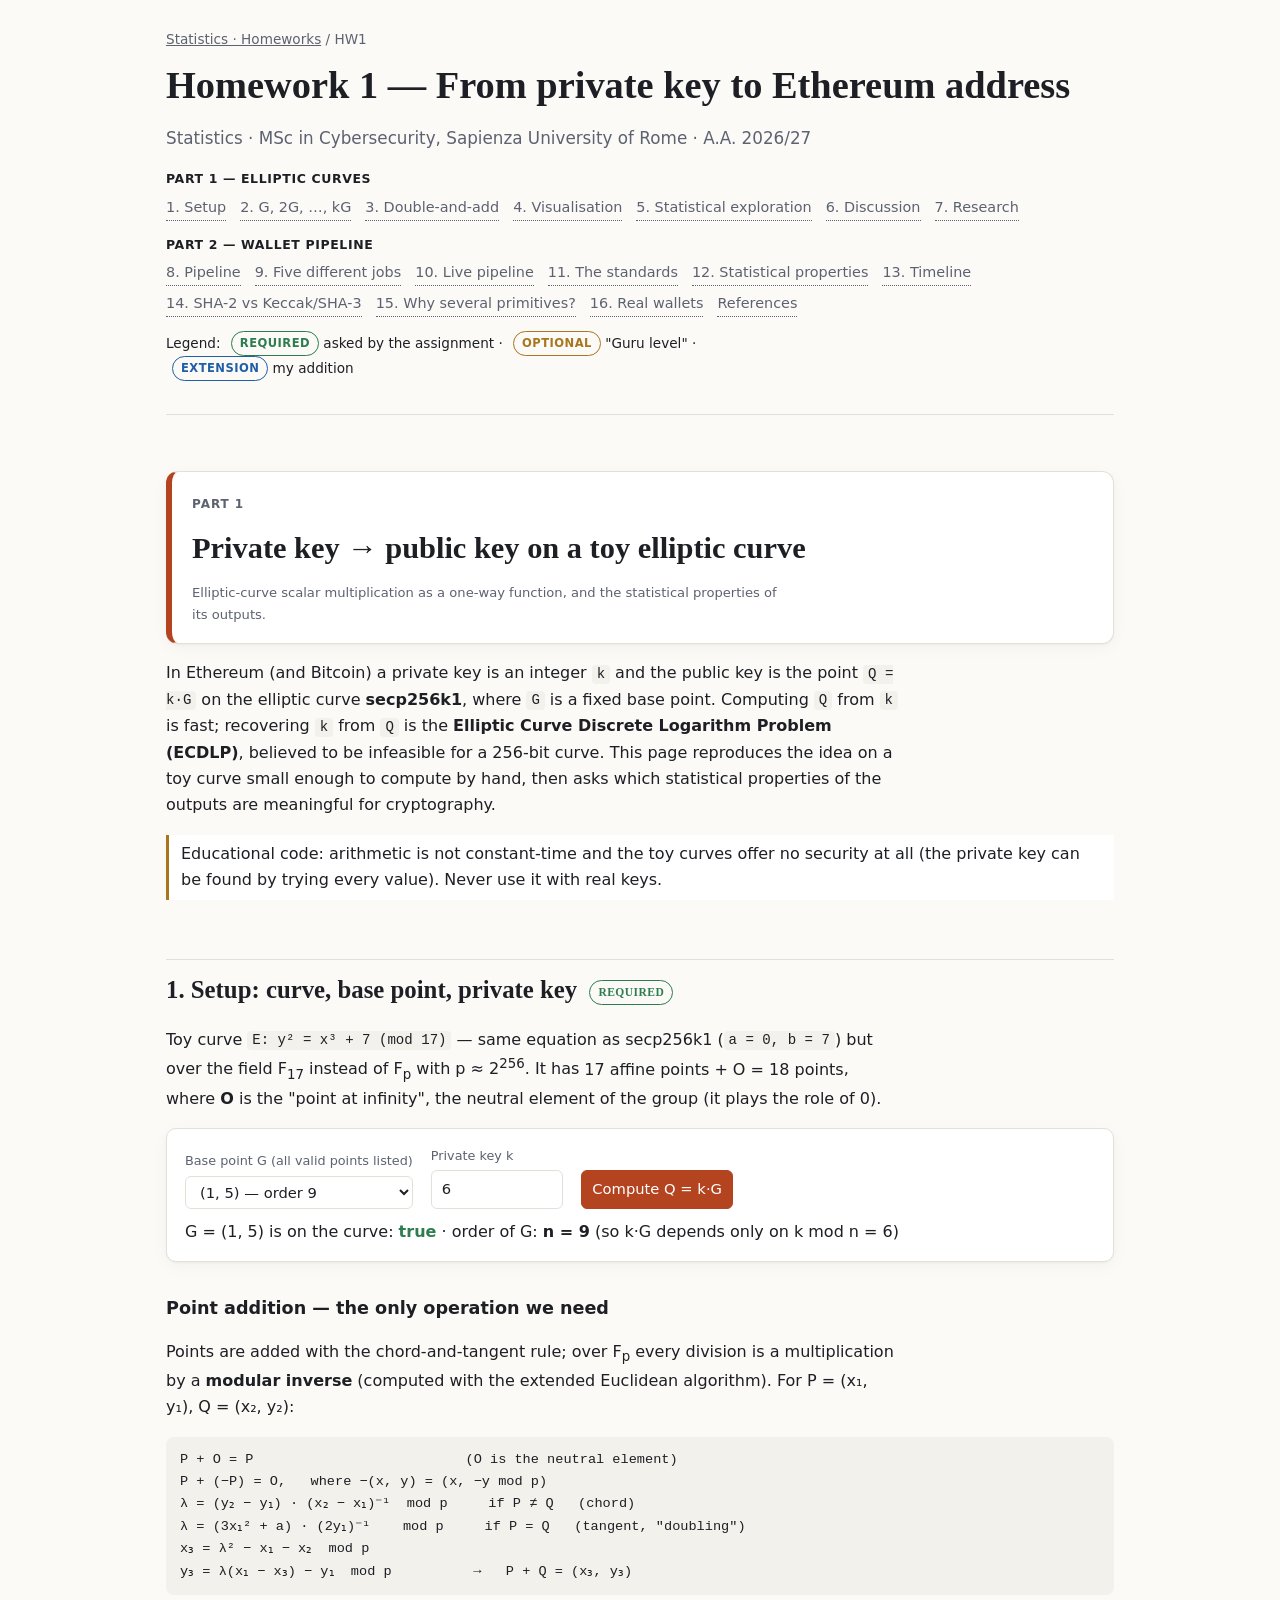
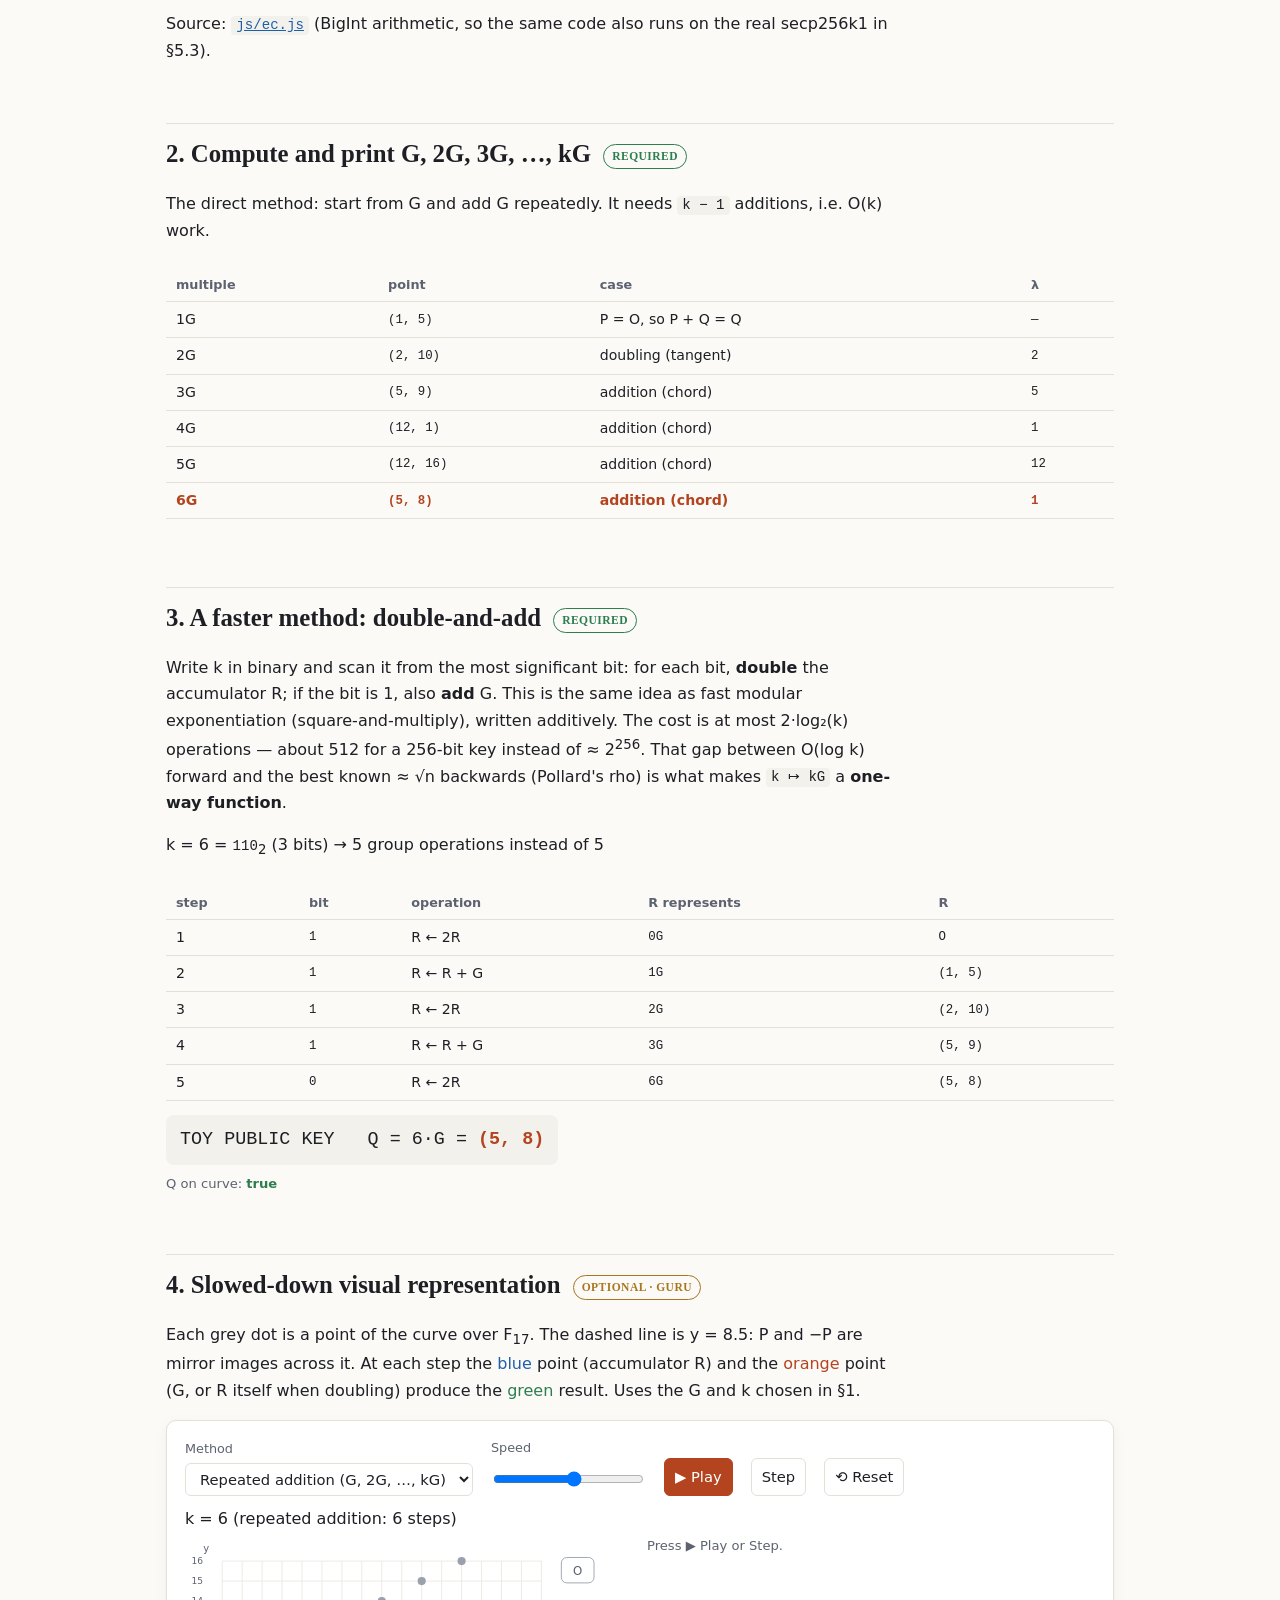
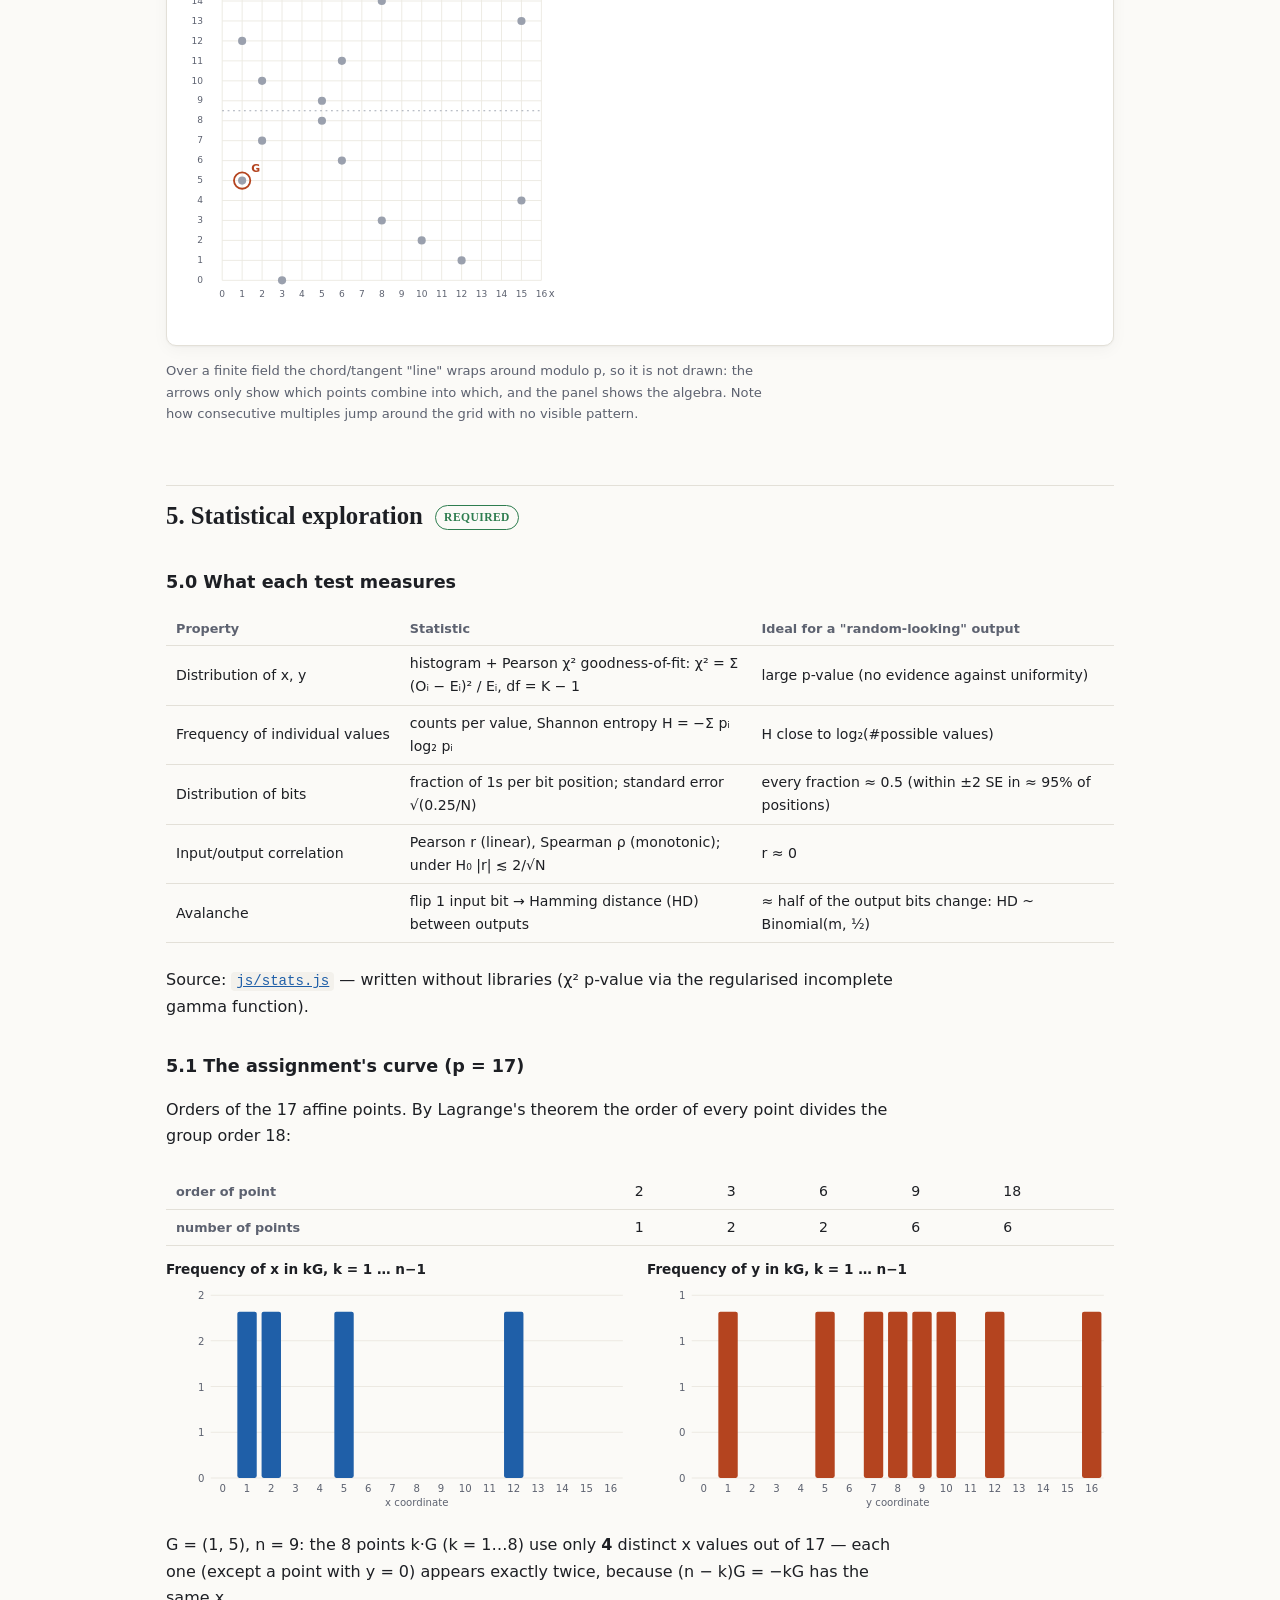
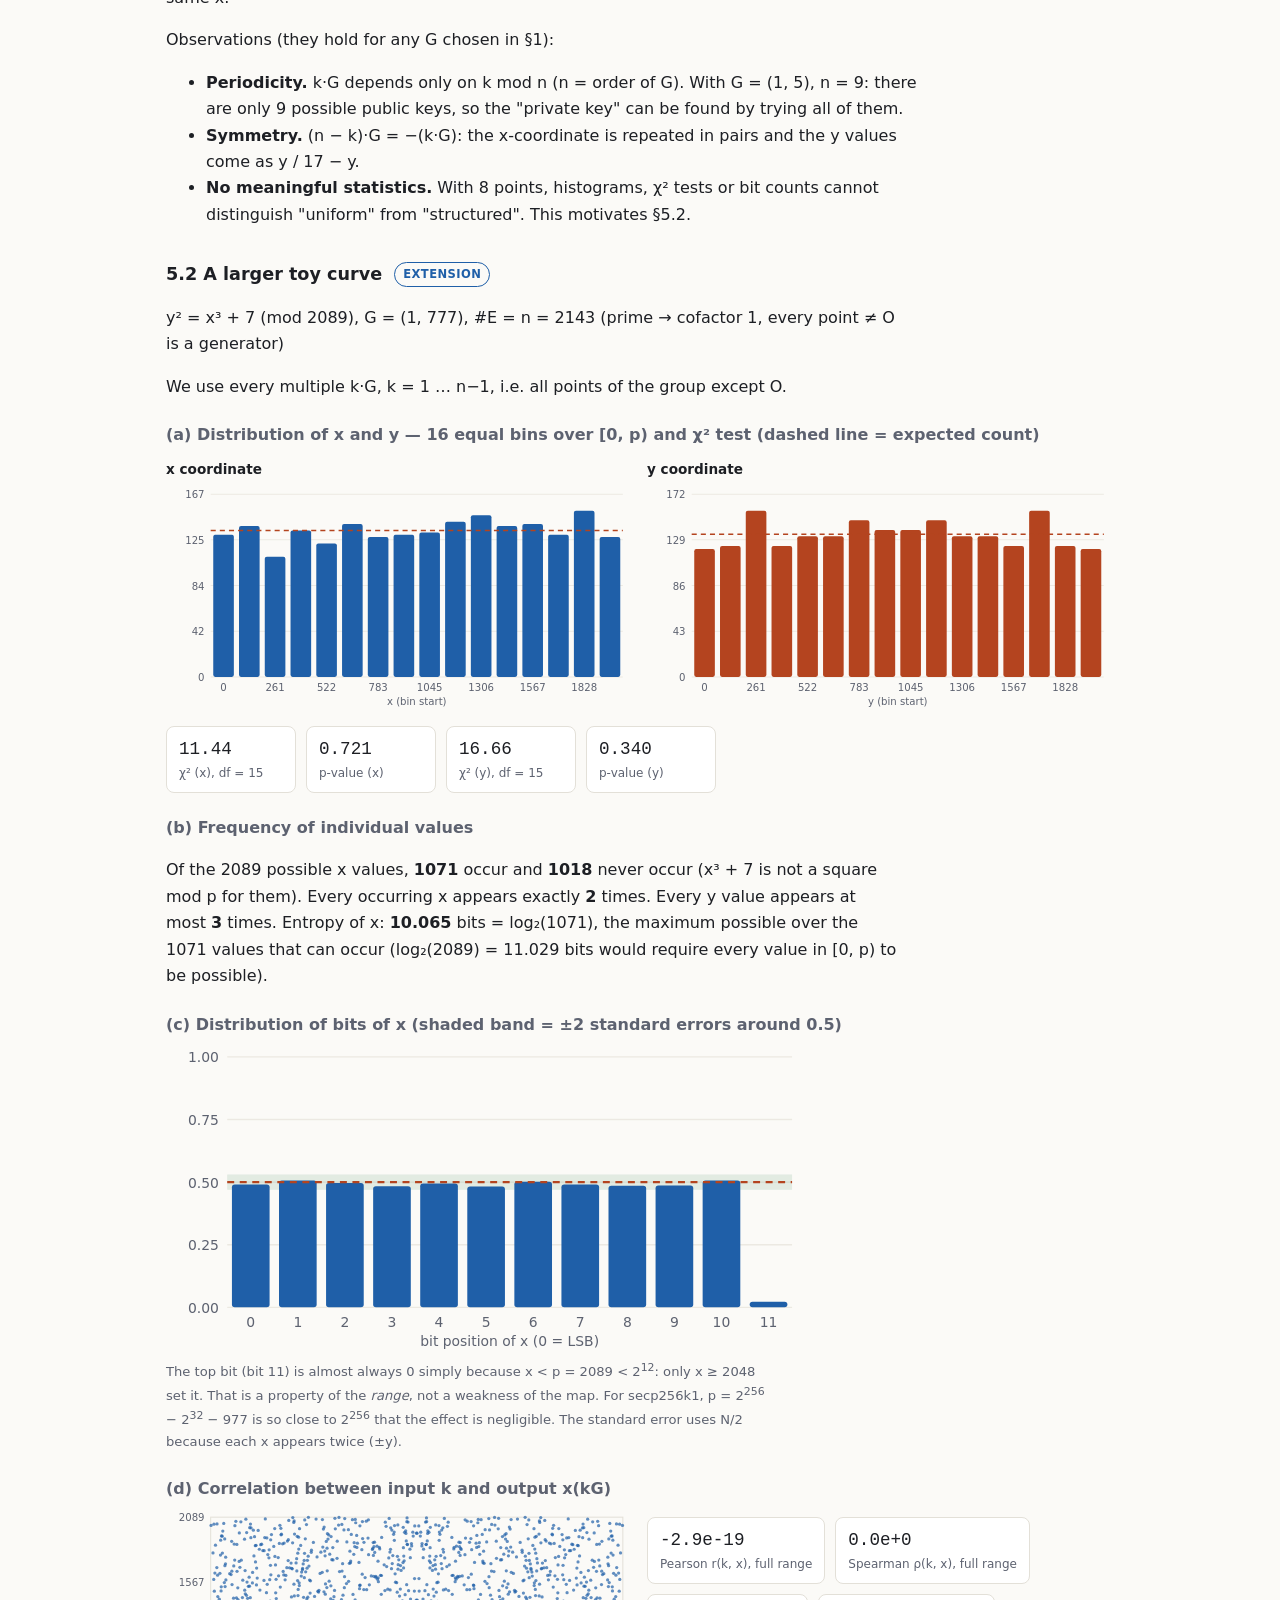
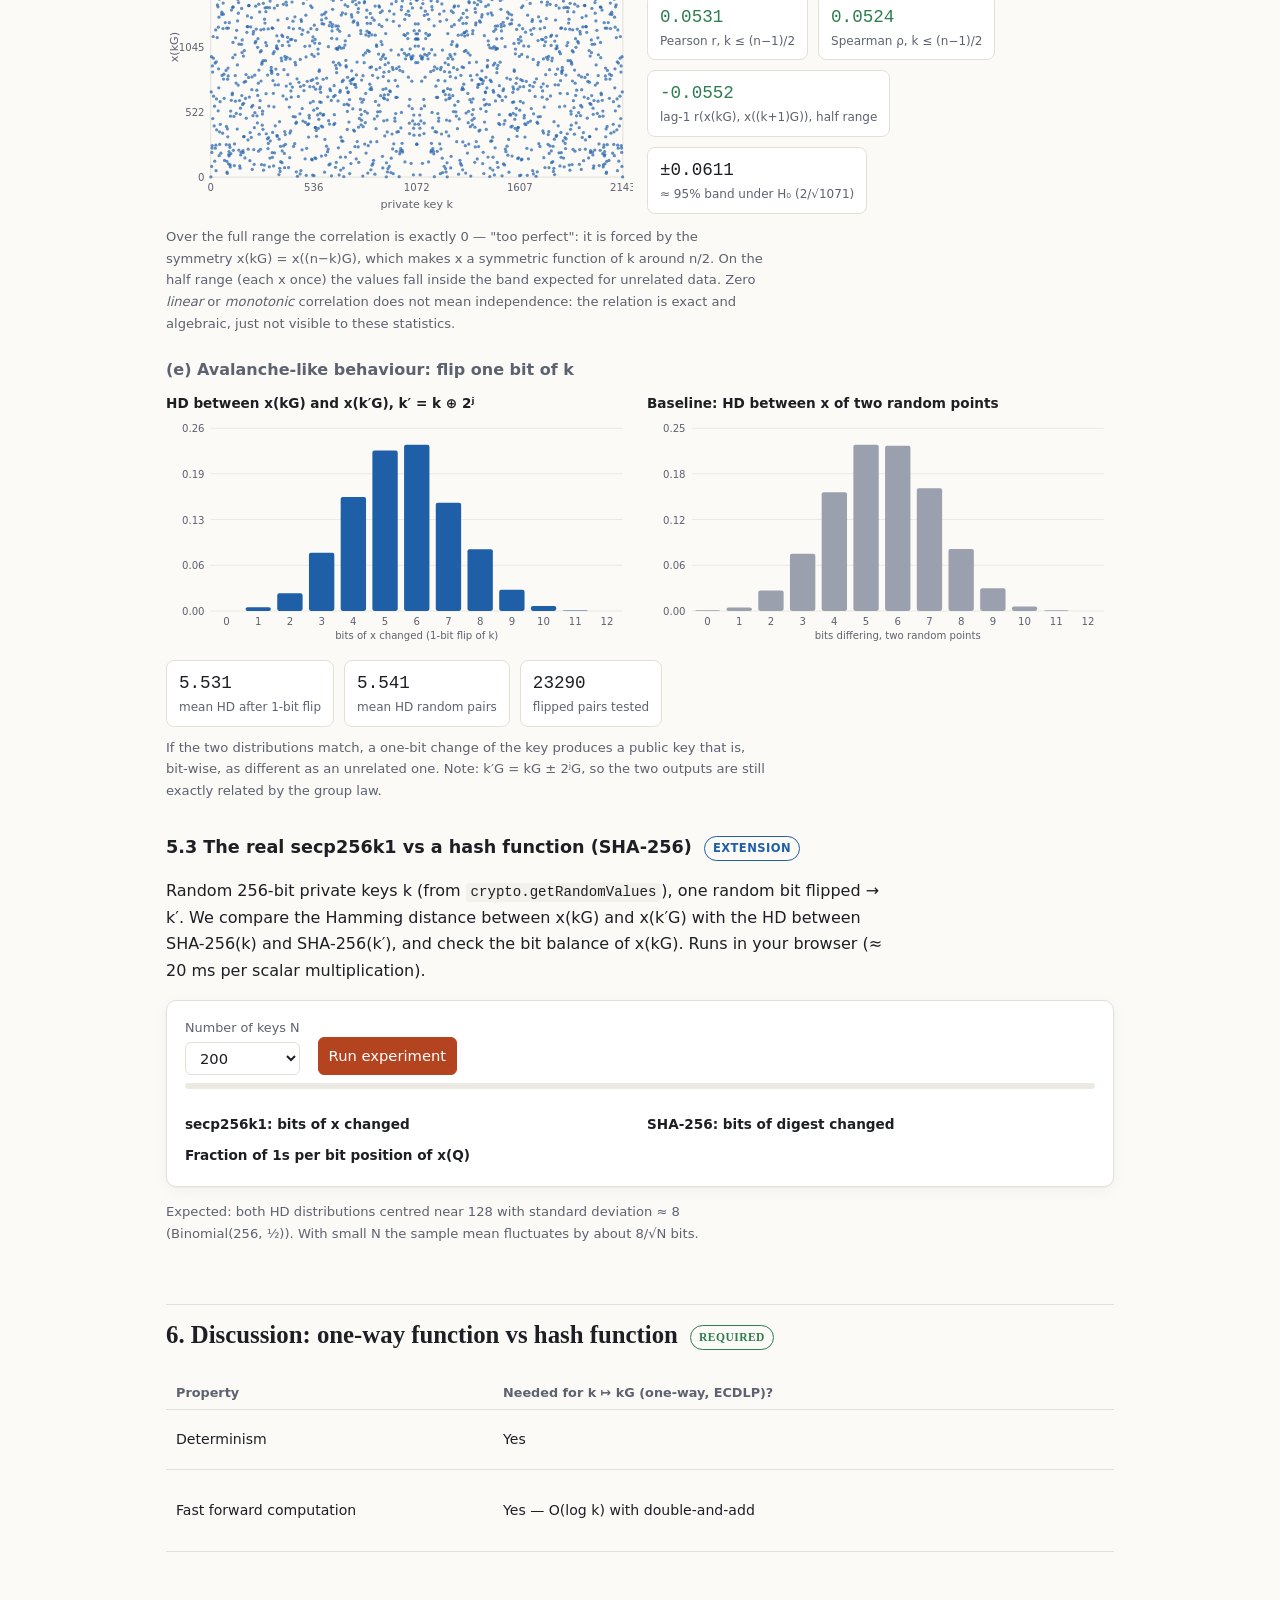
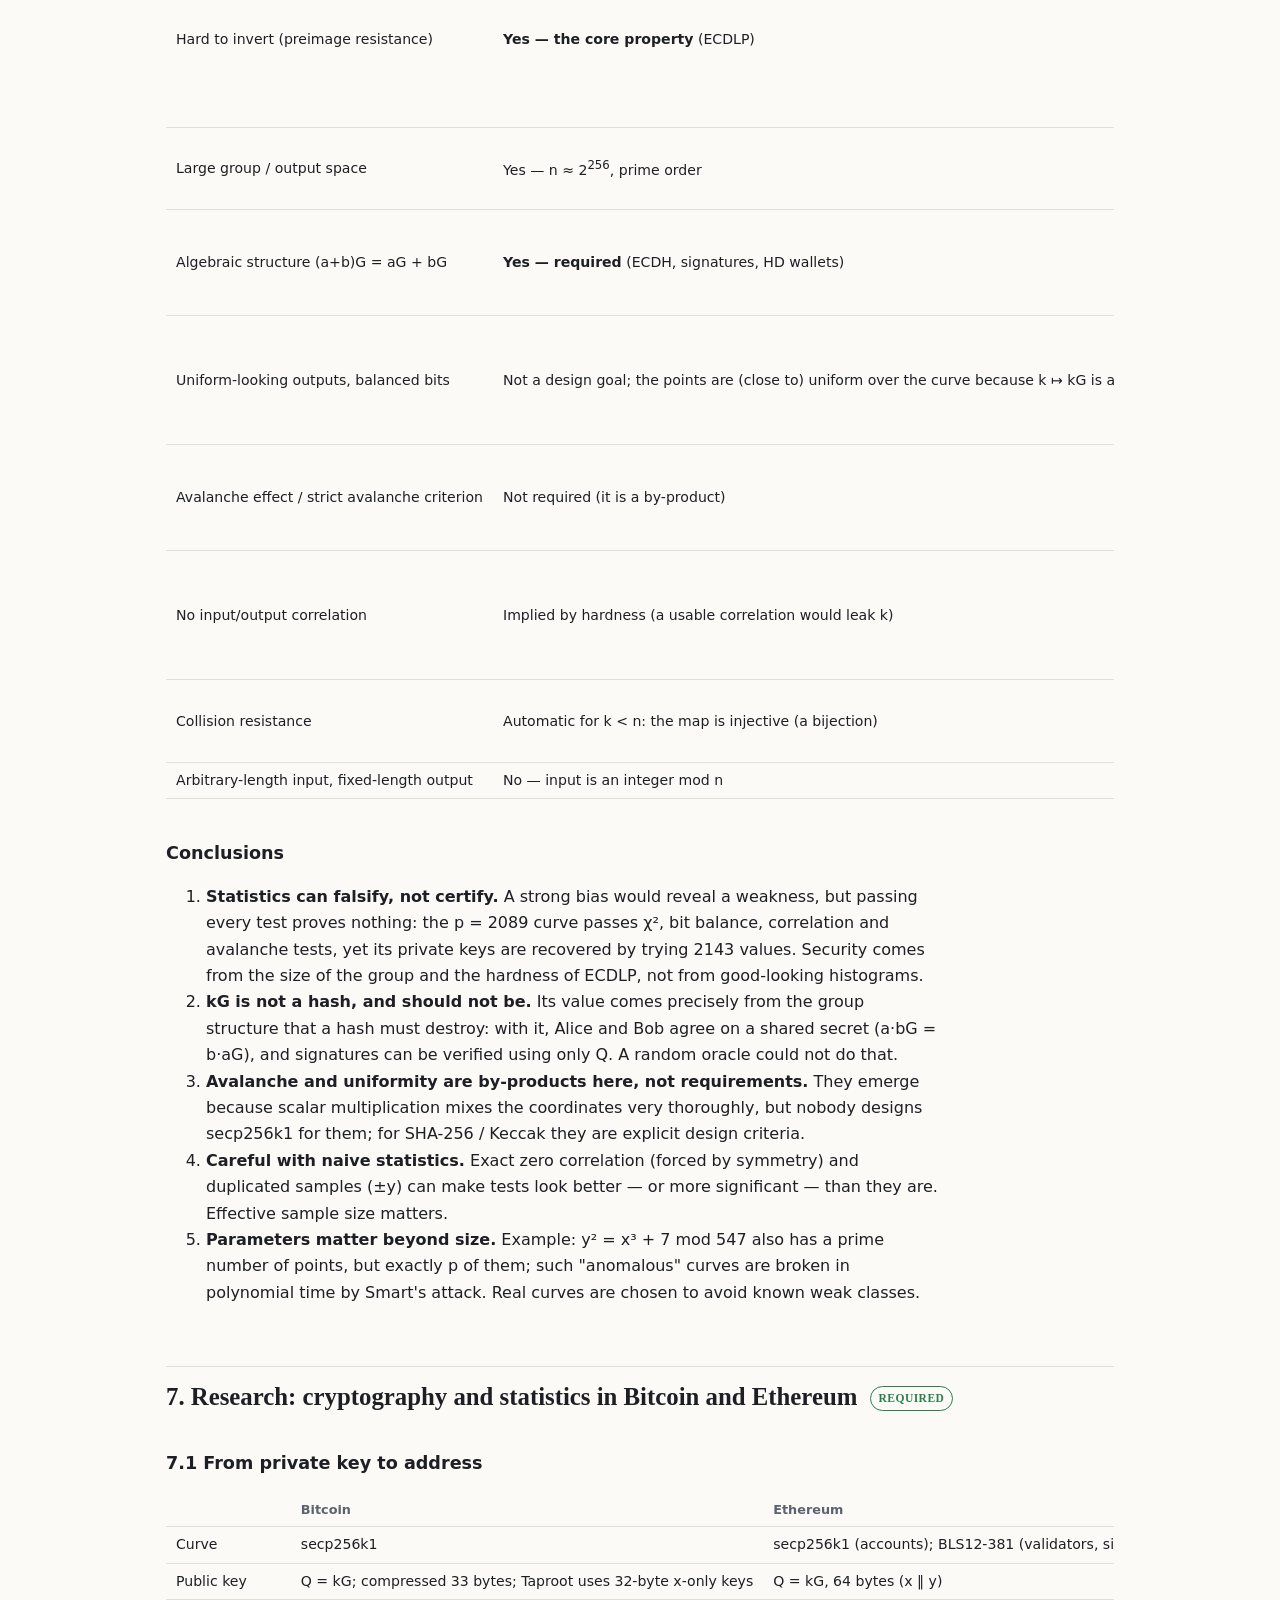
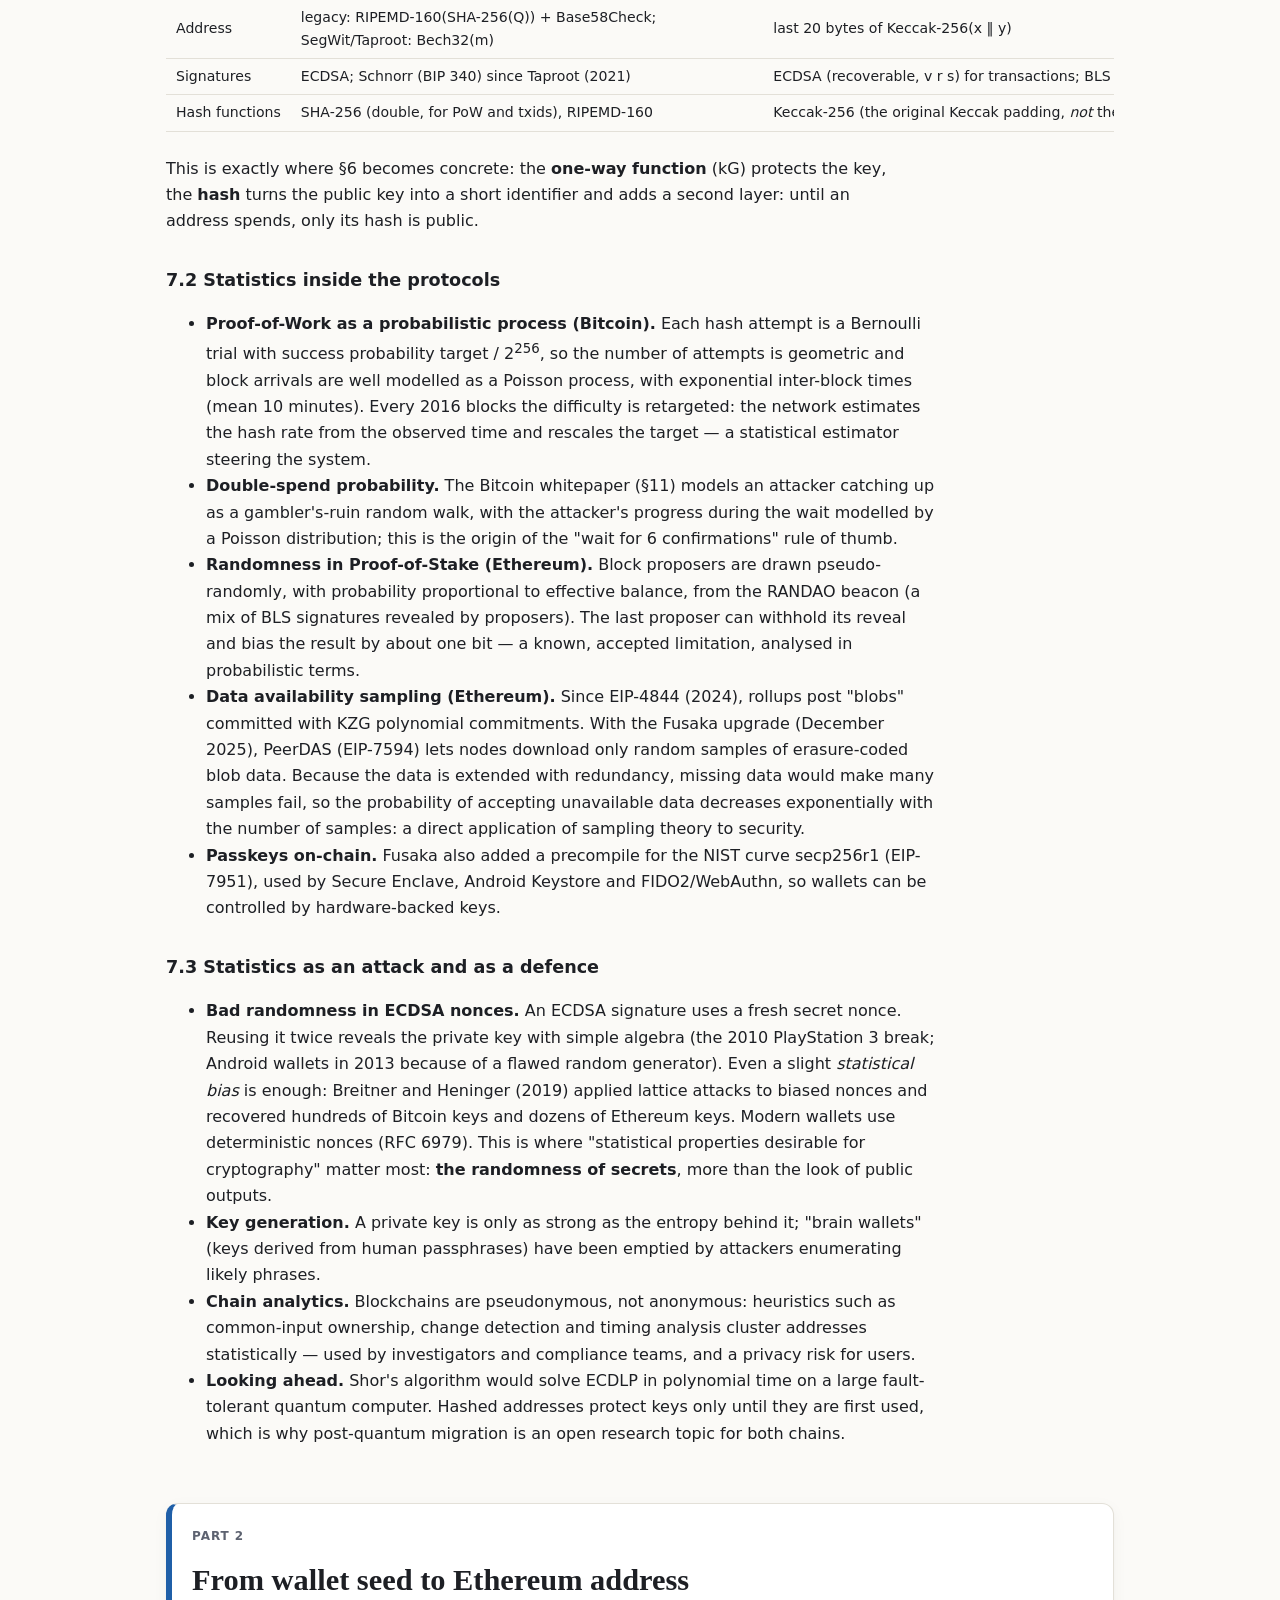
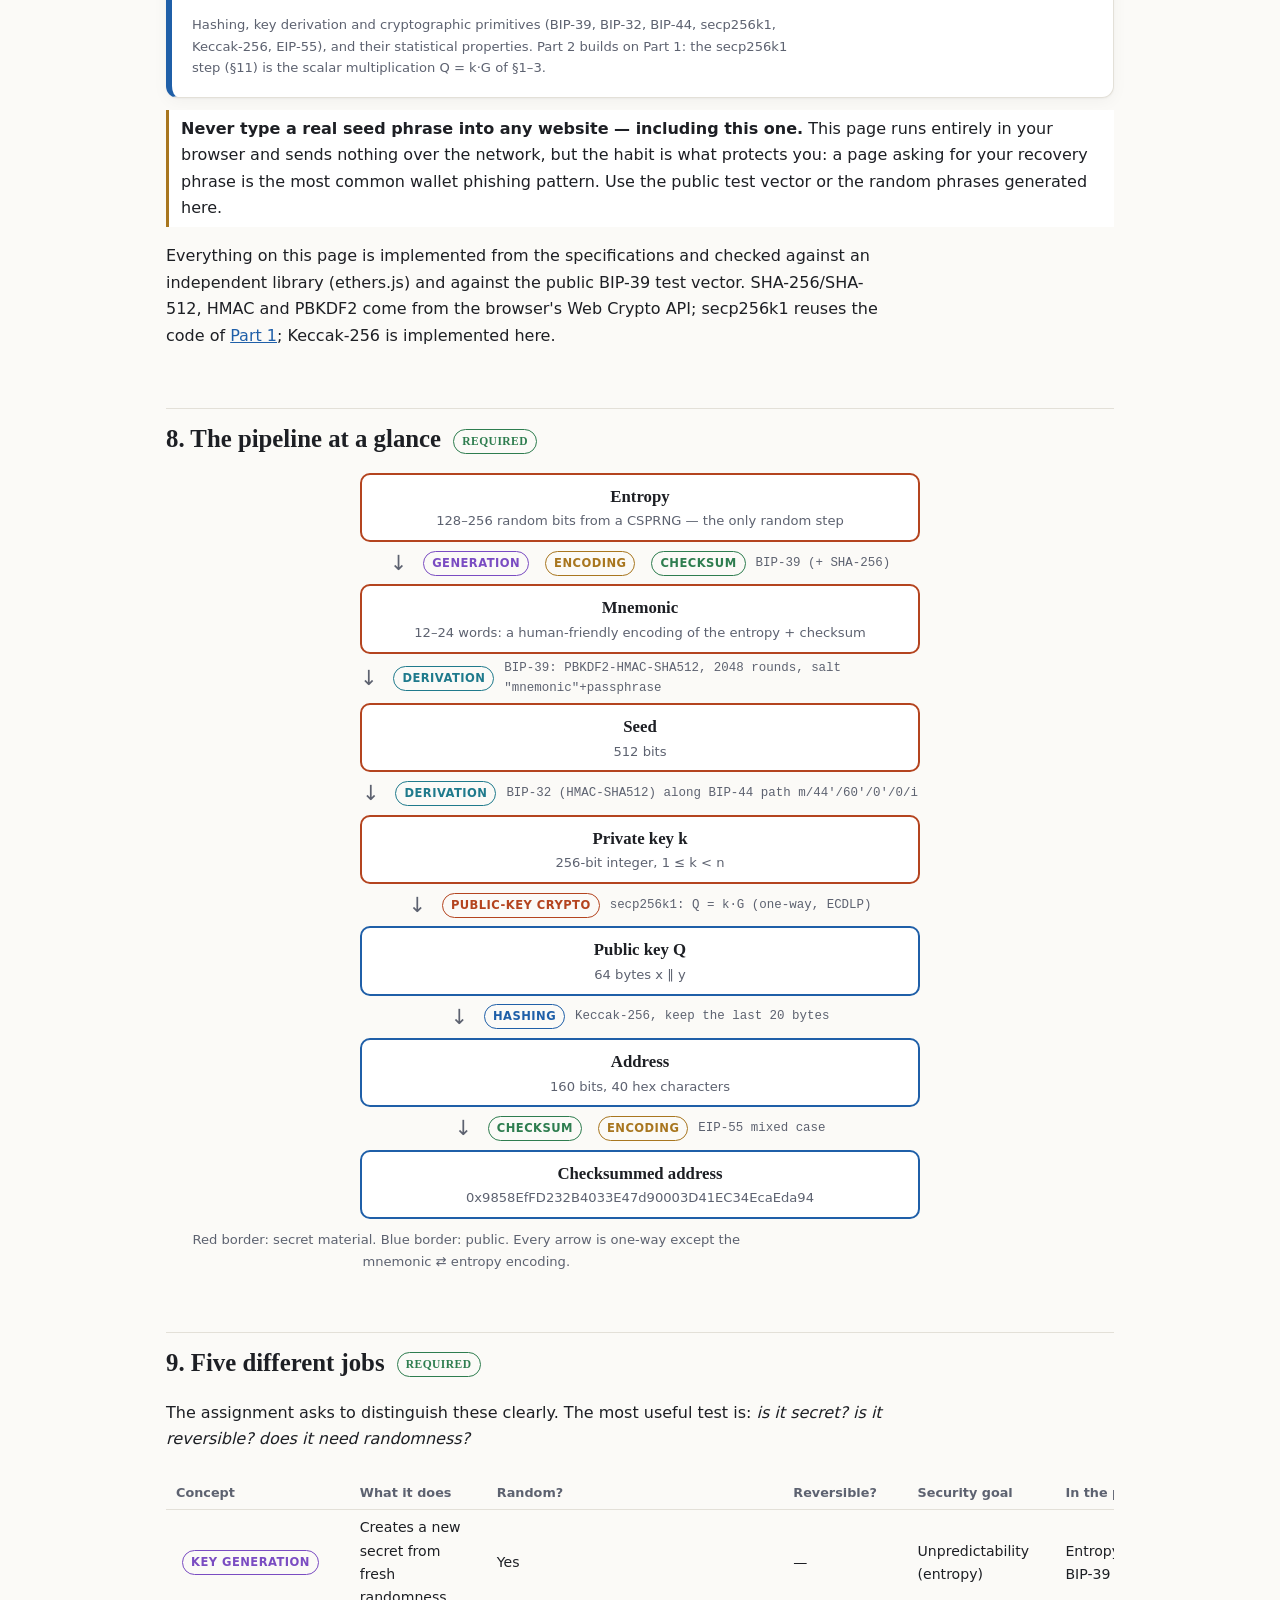
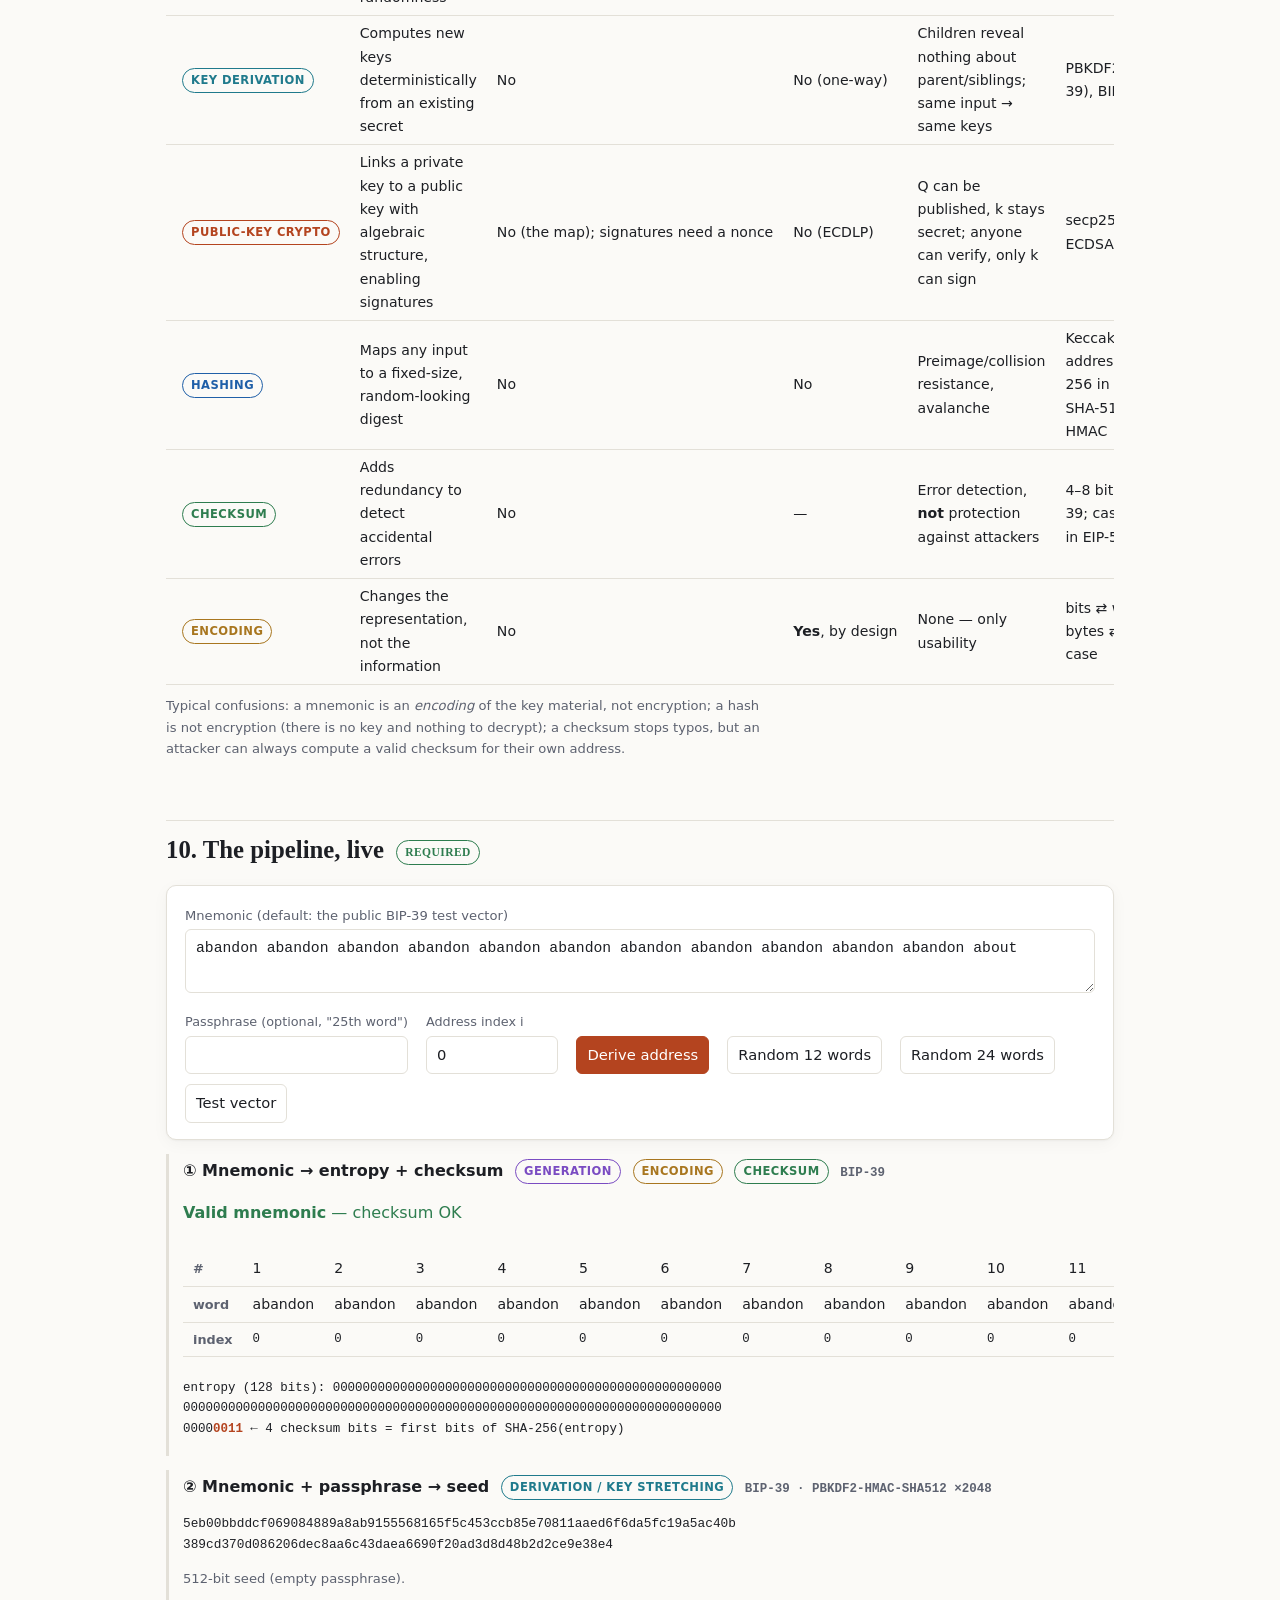
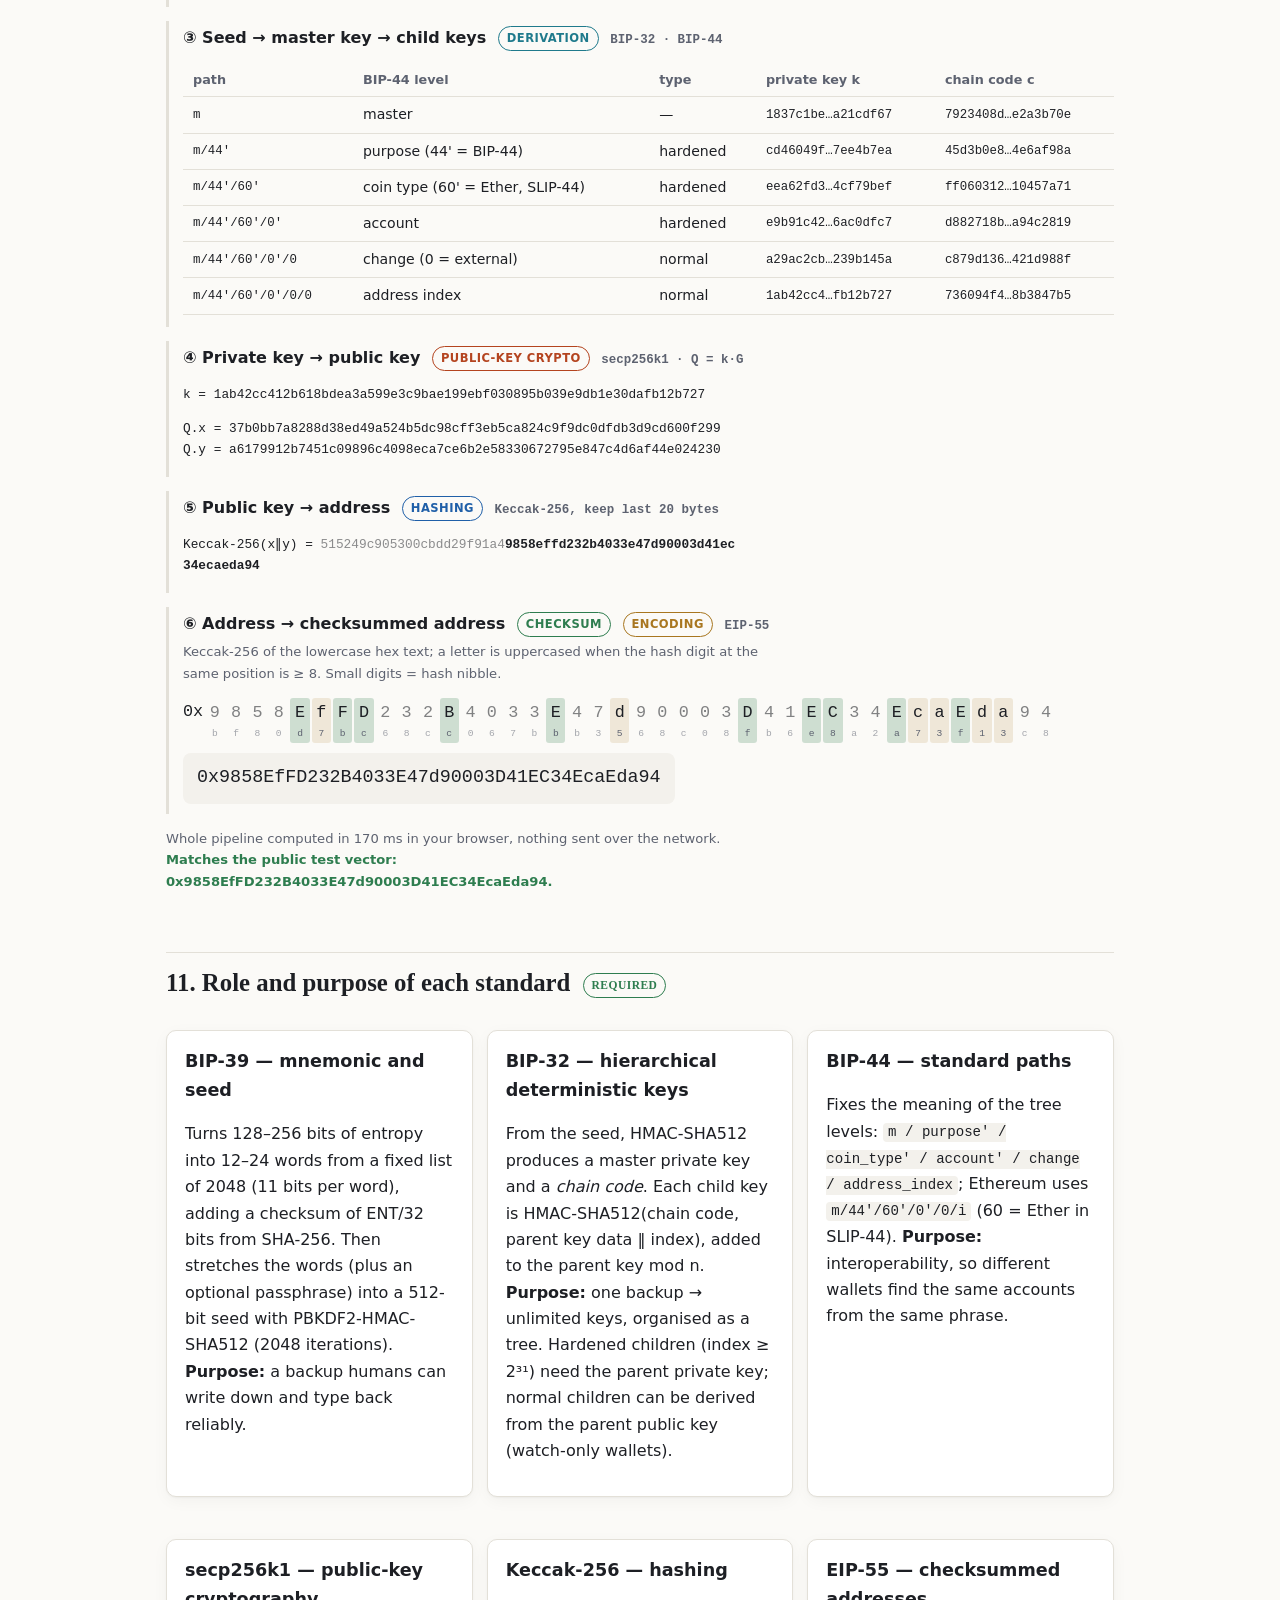
==== commit 4d72705d: "Add files via upload" ====
--- a/hw1/index.html
+++ b/hw1/index.html
@@ -3,28 +3,44 @@
 <head>
 <meta charset="utf-8">
 <meta name="viewport" content="width=device-width, initial-scale=1">
-<title>HW1 · Elliptic-Curve Toy Keys</title>
-<meta name="description" content="Toy elliptic-curve scalar multiplication (private key → public key), its statistical properties, and cryptography & statistics in Bitcoin and Ethereum.">
+<title>HW1 · Private Key to Address</title>
+<meta name="description" content="Part 1: toy elliptic-curve scalar multiplication (private key → public key) and its statistical properties. Part 2: the Ethereum wallet pipeline from seed phrase to checksummed address.">
 <link rel="stylesheet" href="../assets/style.css">
+<link rel="stylesheet" href="css/part2.css">
 </head>
 <body>
 <div class="wrap">
 
 <header class="site">
   <div class="crumb"><a href="../">Statistics · Homeworks</a> / HW1</div>
-  <h1>Homework 1 — Private key → public key on a toy elliptic curve</h1>
+  <h1>Homework 1 — From private key to Ethereum address</h1>
   <p class="lead">Statistics · MSc in Cybersecurity, Sapienza University of Rome · A.A. 2026/27</p>
-  <nav class="toc">
+  <nav class="toc" aria-label="Part 1">
+    <b class="toc-part">Part 1 — Elliptic curves</b>
     <a href="#setup">1. Setup</a><a href="#naive">2. G, 2G, …, kG</a><a href="#fast">3. Double-and-add</a>
     <a href="#viz">4. Visualisation</a><a href="#stats">5. Statistical exploration</a>
-    <a href="#discussion">6. Discussion</a><a href="#research">7. Research</a><a href="#refs">References</a>
+    <a href="#discussion">6. Discussion</a><a href="#research">7. Research</a>
+  </nav>
+  <nav class="toc" aria-label="Part 2">
+    <b class="toc-part">Part 2 — Wallet pipeline</b>
+    <a href="#p2-pipeline">8. Pipeline</a><a href="#p2-concepts">9. Five different jobs</a><a href="#p2-live">10. Live pipeline</a>
+    <a href="#p2-standards">11. The standards</a><a href="#p2-stats">12. Statistical properties</a><a href="#p2-history">13. Timeline</a>
+    <a href="#p2-sha">14. SHA-2 vs Keccak/SHA-3</a><a href="#p2-why">15. Why several primitives?</a><a href="#p2-wallets">16. Real wallets</a>
+    <a href="#refs">References</a>
   </nav>
   <p style="font-size:.85rem">
     Legend: <span class="tag req">required</span> asked by the assignment ·
     <span class="tag opt">optional</span> "Guru level" ·
-    <span class="tag ours">extension</span> my addition, to make the statistics meaningful
+    <span class="tag ours">extension</span> my addition
   </p>
 </header>
+
+<div class="part-banner" id="part1">
+  <span class="part-label">Part 1</span>
+  <h2 class="part-title">Private key → public key on a toy elliptic curve</h2>
+  <p class="caption">Elliptic-curve scalar multiplication as a one-way function, and the statistical properties of its outputs.</p>
+</div>
+
 
 <p>
 In Ethereum (and Bitcoin) a private key is an integer <code>k</code> and the public key is the point
@@ -305,7 +321,261 @@
 </ul>
 
 <!-- ======================================================================= -->
+
+<div class="part-banner" id="part2">
+  <span class="part-label">Part 2</span>
+  <h2 class="part-title">From wallet seed to Ethereum address</h2>
+  <p class="caption">Hashing, key derivation and cryptographic primitives (BIP-39, BIP-32, BIP-44, secp256k1, Keccak-256, EIP-55), and their statistical properties.
+  Part 2 builds on Part 1: the secp256k1 step (§11) is the scalar multiplication Q = k·G of §1–3.</p>
+</div>
+
+
+<div class="note warn"><b>Never type a real seed phrase into any website — including this one.</b>
+This page runs entirely in your browser and sends nothing over the network, but the habit is what protects you:
+a page asking for your recovery phrase is the most common wallet phishing pattern. Use the public test vector
+or the random phrases generated here.</div>
+
+<p>
+Everything on this page is implemented from the specifications and checked against an independent library
+(ethers.js) and against the public BIP-39 test vector. SHA-256/SHA-512, HMAC and PBKDF2 come from the browser's
+Web Crypto API; secp256k1 reuses the code of <a href="#setup">Part 1</a>; Keccak-256 is implemented here.
+</p>
+
+<!-- ======================================================================= -->
+<h2 id="p2-pipeline">8. The pipeline at a glance <span class="tag req">required</span></h2>
+<div class="flow">
+  <div class="node secret"><b>Entropy</b><p class="caption">128–256 random bits from a CSPRNG — the only random step</p></div>
+  <div class="edge"><span class="tag gen">generation</span><span class="tag enc">encoding</span><span class="tag chk">checksum</span><span class="std">BIP-39 (+ SHA-256)</span></div>
+  <div class="node secret"><b>Mnemonic</b><p class="caption">12–24 words: a human-friendly encoding of the entropy + checksum</p></div>
+  <div class="edge"><span class="tag der">derivation</span><span class="std">BIP-39: PBKDF2-HMAC-SHA512, 2048 rounds, salt "mnemonic"+passphrase</span></div>
+  <div class="node secret"><b>Seed</b><p class="caption">512 bits</p></div>
+  <div class="edge"><span class="tag der">derivation</span><span class="std">BIP-32 (HMAC-SHA512) along BIP-44 path m/44'/60'/0'/0/i</span></div>
+  <div class="node secret"><b>Private key k</b><p class="caption">256-bit integer, 1 ≤ k &lt; n</p></div>
+  <div class="edge"><span class="tag pk">public-key crypto</span><span class="std">secp256k1: Q = k·G (one-way, ECDLP)</span></div>
+  <div class="node public"><b>Public key Q</b><p class="caption">64 bytes x ‖ y</p></div>
+  <div class="edge"><span class="tag hash">hashing</span><span class="std">Keccak-256, keep the last 20 bytes</span></div>
+  <div class="node public"><b>Address</b><p class="caption">160 bits, 40 hex characters</p></div>
+  <div class="edge"><span class="tag chk">checksum</span><span class="tag enc">encoding</span><span class="std">EIP-55 mixed case</span></div>
+  <div class="node public"><b>Checksummed address</b><p class="caption">0x9858EfFD232B4033E47d90003D41EC34EcaEda94</p></div>
+</div>
+<p class="caption" style="text-align:center">Red border: secret material. Blue border: public. Every arrow is one-way except the mnemonic ⇄ entropy encoding.</p>
+
+<!-- ======================================================================= -->
+<h2 id="p2-concepts">9. Five different jobs <span class="tag req">required</span></h2>
+<p>The assignment asks to distinguish these clearly. The most useful test is: <i>is it secret? is it reversible? does it need randomness?</i></p>
+<div class="table-wrap"><table>
+<thead><tr><th>Concept</th><th>What it does</th><th>Random?</th><th>Reversible?</th><th>Security goal</th><th>In the pipeline</th></tr></thead>
+<tbody>
+<tr><td><span class="tag gen">Key generation</span></td><td class="wrap-ok">Creates a new secret from fresh randomness</td><td>Yes</td><td>—</td><td class="wrap-ok">Unpredictability (entropy)</td><td class="wrap-ok">Entropy for BIP-39</td></tr>
+<tr><td><span class="tag der">Key derivation</span></td><td class="wrap-ok">Computes new keys deterministically from an existing secret</td><td>No</td><td>No (one-way)</td><td class="wrap-ok">Children reveal nothing about parent/siblings; same input → same keys</td><td class="wrap-ok">PBKDF2 (BIP-39), BIP-32/44</td></tr>
+<tr><td><span class="tag pk">Public-key crypto</span></td><td class="wrap-ok">Links a private key to a public key with algebraic structure, enabling signatures</td><td>No (the map); signatures need a nonce</td><td>No (ECDLP)</td><td class="wrap-ok">Q can be published, k stays secret; anyone can verify, only k can sign</td><td class="wrap-ok">secp256k1, ECDSA</td></tr>
+<tr><td><span class="tag hash">Hashing</span></td><td class="wrap-ok">Maps any input to a fixed-size, random-looking digest</td><td>No</td><td>No</td><td class="wrap-ok">Preimage/collision resistance, avalanche</td><td class="wrap-ok">Keccak-256 → address; SHA-256 in BIP-39; SHA-512 in HMAC</td></tr>
+<tr><td><span class="tag chk">Checksum</span></td><td class="wrap-ok">Adds redundancy to detect accidental errors</td><td>No</td><td>—</td><td class="wrap-ok">Error detection, <b>not</b> protection against attackers</td><td class="wrap-ok">4–8 bits in BIP-39; case bits in EIP-55</td></tr>
+<tr><td><span class="tag enc">Encoding</span></td><td class="wrap-ok">Changes the representation, not the information</td><td>No</td><td><b>Yes</b>, by design</td><td class="wrap-ok">None — only usability</td><td class="wrap-ok">bits ⇄ words, bytes ⇄ hex, case</td></tr>
+</tbody></table></div>
+<p class="caption">Typical confusions: a mnemonic is an <i>encoding</i> of the key material, not encryption; a hash is not encryption (there is no key and nothing to decrypt);
+a checksum stops typos, but an attacker can always compute a valid checksum for their own address.</p>
+
+<!-- ======================================================================= -->
+<h2 id="p2-live">10. The pipeline, live <span class="tag req">required</span></h2>
+<div class="card">
+  <label class="caption" for="mn-input">Mnemonic (default: the public BIP-39 test vector)</label>
+  <textarea id="mn-input" spellcheck="false" autocomplete="off"></textarea>
+  <div class="controls" style="margin-top:10px">
+    <label>Passphrase (optional, "25th word")<input id="mn-pass" type="text" autocomplete="off"></label>
+    <label>Address index i<input id="mn-index" type="number" min="0" value="0"></label>
+    <button id="mn-run" class="primary">Derive address</button>
+    <button id="mn-gen12">Random 12 words</button>
+    <button id="mn-gen24">Random 24 words</button>
+    <button id="mn-reset">Test vector</button>
+  </div>
+</div>
+<div id="pipe-out"></div>
+
+<!-- ======================================================================= -->
+<h2 id="p2-standards">11. Role and purpose of each standard <span class="tag req">required</span></h2>
+<div class="grid2">
+<div class="card"><h3 style="margin-top:0">BIP-39 — mnemonic and seed</h3>
+<p>Turns 128–256 bits of entropy into 12–24 words from a fixed list of 2048 (11 bits per word), adding a checksum of ENT/32 bits from SHA-256.
+Then stretches the words (plus an optional passphrase) into a 512-bit seed with PBKDF2-HMAC-SHA512 (2048 iterations).
+<b>Purpose:</b> a backup humans can write down and type back reliably.</p></div>
+<div class="card"><h3 style="margin-top:0">BIP-32 — hierarchical deterministic keys</h3>
+<p>From the seed, HMAC-SHA512 produces a master private key and a <i>chain code</i>. Each child key is HMAC-SHA512(chain code, parent key data ‖ index),
+added to the parent key mod n. <b>Purpose:</b> one backup → unlimited keys, organised as a tree. Hardened children (index ≥ 2³¹) need the parent private key;
+normal children can be derived from the parent public key (watch-only wallets).</p></div>
+<div class="card"><h3 style="margin-top:0">BIP-44 — standard paths</h3>
+<p>Fixes the meaning of the tree levels: <code>m / purpose' / coin_type' / account' / change / address_index</code>; Ethereum uses
+<code>m/44'/60'/0'/0/i</code> (60 = Ether in SLIP-44). <b>Purpose:</b> interoperability, so different wallets find the same accounts from the same phrase.</p></div>
+<div class="card"><h3 style="margin-top:0">secp256k1 — public-key cryptography</h3>
+<p>The elliptic curve y² = x³ + 7 over a 256-bit prime field (see <a href="#setup">Part 1</a>). Q = k·G links private and public key; ECDSA signatures over this curve prove
+ownership of k without revealing it. <b>Purpose:</b> authorisation of transactions.</p></div>
+<div class="card"><h3 style="margin-top:0">Keccak-256 — hashing</h3>
+<p>The address is the last 20 bytes of Keccak-256(x ‖ y). It is also used everywhere else in Ethereum (transaction hashes, storage slots, function selectors).
+<b>Purpose:</b> a short, fixed-size identifier that hides the public key until it is used.</p></div>
+<div class="card"><h3 style="margin-top:0">EIP-55 — checksummed addresses</h3>
+<p>Encodes check bits in the <i>case</i> of the hex letters: letter i is uppercase iff the i-th hex digit of Keccak-256(lowercase address) is ≥ 8.
+<b>Purpose:</b> detect typos while staying backward compatible (lowercase addresses remain valid, just unchecked).</p></div>
+</div>
+
+<!-- ======================================================================= -->
+<h2 id="p2-stats">12. Statistical properties <span class="tag req">required</span></h2>
+<p>Each primitive has a <i>different</i> statistical target. Entropy must be uniform; derived keys and hashes must look independent of their inputs;
+checksums must catch errors with a known probability. All experiments run in your browser on demand. Tests and formulas are the ones described in
+<a href="#stats">§5.0</a> (χ² goodness-of-fit, bit frequencies with ±2 standard errors, Pearson/Spearman correlation, Hamming distance).</p>
+
+<h3>12A. BIP-39: are the words uniform? How good is the checksum?</h3>
+<div class="card">
+  <div class="controls">
+    <label>Random mnemonics<select id="b39-n"><option>500</option><option selected>2000</option><option>5000</option></select></label>
+    <button id="b39-run" class="primary">Run</button>
+  </div>
+  <div class="progress"><div id="b39-progress"></div></div>
+  <div class="stat-row" id="b39-stats"></div>
+  <div class="grid2">
+    <div><div class="chart-title">All word positions</div><div id="b39-all"></div></div>
+    <div><div class="chart-title">12th word only (7 random bits + 4 checksum bits)</div><div id="b39-last"></div></div>
+  </div>
+</div>
+<p>Uniform entropy ⇒ every word equally likely (2048 = 2¹¹, so no word is favoured). Even the last word, which contains the checksum, is uniform overall.
+But given the first 11 words, only 128 of the 2048 candidates for the 12th are valid: the 4-bit checksum lets a <b>random wrong word slip through with probability
+1/16 = 6.25%</b>. A checksum is error detection, not security.</p>
+
+<h4>Key stretching: what PBKDF2 buys</h4>
+<div class="card">
+  <button id="pb-run" class="primary">Measure on this device</button>
+  <div class="stat-row" id="pb-stats"></div>
+</div>
+<p>With 128 bits of entropy, brute force is hopeless even without PBKDF2. Stretching matters when the secret is <i>weak</i>: a short passphrase, or a phrase with
+missing words. Example: one unknown word → 2048 candidates, of which the checksum leaves 128 — recovered in well under a second. The security of the whole wallet
+is the entropy of the generation step; every later step is deterministic and adds none.</p>
+
+<h3>12B. Keccak-256: does the address look random?</h3>
+<div class="card">
+  <div class="controls">
+    <label>Inputs<select id="kk-n"><option>1000</option><option selected>5000</option><option>20000</option></select></label>
+    <button id="kk-run" class="primary">Run</button>
+  </div>
+  <div class="stat-row" id="kk-stats"></div>
+  <div class="grid2">
+    <div><div class="chart-title">Avalanche: flip 1 of 512 input bits</div><div id="kk-hd"></div></div>
+    <div><div class="chart-title">Hex digits of addresses (dashed = expected)</div><div id="kk-digits"></div></div>
+  </div>
+  <div class="chart-title">Fraction of 1s per address bit (band = ±2 SE)</div>
+  <div id="kk-bits" style="max-width:640px"></div>
+</div>
+<p class="caption">Inputs are random 64-byte strings standing in for public keys (computing real ones costs ≈ 20 ms each). For a well-behaved hash the number of changed
+bits is Binomial(m, ½): mean m/2, standard deviation √m/2.</p>
+
+<h3>12C. BIP-32: do sibling keys look unrelated?</h3>
+<div class="card">
+  <div class="controls">
+    <label>Children of m/44'/60'/0'/0<select id="b32-n"><option>50</option><option selected>100</option><option>300</option></select></label>
+    <button id="b32-run" class="primary">Run</button>
+  </div>
+  <div class="progress"><div id="b32-progress"></div></div>
+  <div class="stat-row" id="b32-stats"></div>
+  <div id="b32-bits" style="max-width:640px"></div>
+</div>
+<p>Consecutive indices i, i+1 differ by one bit, yet the child keys differ in about half of their 256 bits and show no correlation with the index: the HMAC
+behaves like a pseudo-random function. This is what makes sharing one child key (or address) harmless for its siblings — with one important exception:
+a <b>normal</b> child private key together with the parent extended public key (xpub) reveals the parent private key, because k_child − k_parent = I_L
+is computable from public data. Hardened derivation exists to block this.</p>
+
+<h3>12D. EIP-55: how many check bits does an address carry?</h3>
+<div class="card">
+  <div class="controls">
+    <label>Random addresses<select id="e55-n"><option>10000</option><option selected>50000</option><option>200000</option></select></label>
+    <button id="e55-run" class="primary">Run</button>
+  </div>
+  <div class="progress"><div id="e55-progress"></div></div>
+  <div class="stat-row" id="e55-stats"></div>
+  <div class="grid2">
+    <div><div class="chart-title">Observed number of letters</div><div id="e55-letters"></div></div>
+    <div><div class="chart-title">Model</div><div id="e55-binom"></div></div>
+  </div>
+</div>
+<p>Each of the 40 hex characters is a letter (a–f) with probability 6/16, so the number of letters L ~ Binomial(40, 6/16), mean 15. Only letters carry a case bit,
+so a random change passes with probability 2<sup>−L</sup>. Averaging over L: E[2<sup>−L</sup>] = (1 − 6/16 + 6/16 · ½)<sup>40</sup> = (13/16)<sup>40</sup> ≈ 0.0247%,
+the figure quoted in EIP-55 — but it depends on the address: one with few letters is much less protected. Compare: BIP-39 12 words → 4 check bits (1/16);
+Bitcoin Base58Check → 32 check bits.</p>
+
+<!-- ======================================================================= -->
+<h2 id="p2-history">13. Historical context <span class="tag req">required</span></h2>
+<div class="table-wrap"><table>
+<thead><tr><th>Year</th><th>Milestone</th><th>Role in the pipeline</th></tr></thead>
+<tbody>
+<tr><td>1977</td><td>RSA — first practical public-key system</td><td class="wrap-ok">Not used by Ethereum, but introduced the public/private key idea</td></tr>
+<tr><td>1985</td><td>Elliptic-curve cryptography proposed (Koblitz, Miller) <span class="tag ours">added</span></td><td class="wrap-ok">Same security as RSA with much shorter keys</td></tr>
+<tr><td>2000</td><td>SEC 2 publishes the secp256k1 parameters <span class="tag ours">added</span></td><td class="wrap-ok">The curve later chosen by Bitcoin and Ethereum</td></tr>
+<tr><td>2001</td><td>SHA-2 family (SHA-256, SHA-512) published</td><td class="wrap-ok">SHA-256 in the BIP-39 checksum; SHA-512 inside HMAC/PBKDF2 and BIP-32</td></tr>
+<tr><td>2008–2012</td><td>NIST SHA-3 competition; Keccak submitted 2008, selected 2012 <span class="tag ours">added</span></td><td class="wrap-ok">Ethereum adopts Keccak as submitted</td></tr>
+<tr><td>2009</td><td>Bitcoin launched <span class="tag ours">added</span></td><td class="wrap-ok">secp256k1 + SHA-256; the BIPs below are Bitcoin proposals</td></tr>
+<tr><td>2012</td><td>BIP-32 — HD wallets</td><td class="wrap-ok">Key derivation tree</td></tr>
+<tr><td>2013</td><td>BIP-39 — mnemonic code</td><td class="wrap-ok">Human-readable backup → seed</td></tr>
+<tr><td>2014</td><td>BIP-44 — multi-account hierarchy</td><td class="wrap-ok">Standard paths, incl. coin type 60 for Ether</td></tr>
+<tr><td>2015</td><td>SHA-3 standardised (FIPS 202); Ethereum mainnet launches <span class="tag ours">added</span></td><td class="wrap-ok">Ethereum keeps the pre-standard Keccak padding → Keccak-256 ≠ SHA3-256</td></tr>
+<tr><td>2016</td><td>EIP-55 — mixed-case checksum</td><td class="wrap-ok">Typo protection for addresses</td></tr>
+</tbody></table></div>
+<p>The pattern is that the wallet pipeline is <b>assembled from older parts</b>: general-purpose primitives (hash functions, elliptic curves) came first and are
+standardised by bodies like NIST/SECG; the wallet-specific standards (BIPs, EIPs) are community proposals from 2012 onwards that combine those primitives to solve
+usability problems — backups, many accounts, interoperability, typos.</p>
+
+<!-- ======================================================================= -->
+<h2 id="p2-sha">14. SHA-2 / SHA-512 vs Keccak / SHA-3 <span class="tag req">required</span></h2>
+<div class="table-wrap"><table>
+<thead><tr><th></th><th>SHA-2 (SHA-256, SHA-512)</th><th>Keccak / SHA-3</th></tr></thead>
+<tbody>
+<tr><td>Designers</td><td class="wrap-ok">NSA, published by NIST (2001)</td><td class="wrap-ok">Bertoni, Daemen, Peeters, Van Assche — winner of an open NIST competition</td></tr>
+<tr><td>Construction</td><td class="wrap-ok">Merkle–Damgård: a compression function iterated over blocks</td><td class="wrap-ok">Sponge: absorb the input into a 1600-bit state, then squeeze the output</td></tr>
+<tr><td>Internal state</td><td>256 / 512 bits (equal to output)</td><td>1600 bits; 512 hidden "capacity" bits for 256-bit output</td></tr>
+<tr><td>Length-extension attack</td><td class="wrap-ok">Vulnerable: H(m) lets you compute H(m ‖ pad ‖ x) without m (why HMAC exists)</td><td class="wrap-ok">Not vulnerable: the capacity is never output</td></tr>
+<tr><td>Status</td><td>Unbroken, ubiquitous</td><td class="wrap-ok">Unbroken; standardised as a <i>backup</i> with a different design, not because SHA-2 failed</td></tr>
+<tr><td>In this pipeline</td><td class="wrap-ok">SHA-256: BIP-39 checksum · SHA-512: HMAC in PBKDF2 and BIP-32</td><td class="wrap-ok">Keccak-256: address and EIP-55</td></tr>
+</tbody></table></div>
+<p><b>Keccak-256 vs SHA3-256.</b> Same permutation, same rate (1088 bits) and capacity (512 bits). The only difference is the padding: before the
+<i>pad10*1</i> rule, SHA-3 appends the domain-separation bits <code>01</code> (byte <code>0x06</code>), while the original Keccak appends nothing extra
+(byte <code>0x01</code>). NIST introduced this change while drafting FIPS 202; Ethereum had already adopted Keccak as submitted, so its "SHA3" is not the
+standard SHA3-256. One different bit in the padding gives completely different outputs — try it:</p>
+<div class="card">
+  <label class="caption" for="h-input">Input text</label>
+  <input id="h-input" type="text" value="" placeholder="(empty string)" style="width:100%">
+  <div id="h-out" class="table-wrap"></div>
+</div>
+<p class="caption">For the empty string: Keccak-256 = c5d24601…5d85a470 (a constant often seen in Ethereum as the hash of empty code), SHA3-256 = a7ffc6f8…80f8434a.</p>
+
+<!-- ======================================================================= -->
+<h2 id="p2-why">15. Why several primitives instead of one? <span class="tag req">required</span></h2>
+<div class="table-wrap"><table>
+<thead><tr><th>Stage</th><th>Problem it solves</th><th>Property needed</th><th>Why another primitive cannot do it</th></tr></thead>
+<tbody>
+<tr><td>BIP-39 / 32 / 44</td><td class="wrap-ok">Backup and manage many keys</td><td class="wrap-ok">Deterministic, human-friendly, hierarchical, interoperable</td><td class="wrap-ok">A hash alone gives no tree, no chain codes, no xpub/watch-only and no word encoding</td></tr>
+<tr><td>secp256k1</td><td class="wrap-ok">Prove ownership publicly</td><td class="wrap-ok">Algebraic structure: anyone verifies with Q, only k signs</td><td class="wrap-ok">A hash has no structure → cannot verify a signature (<a href="#discussion">§6</a>: kG is not a hash, and must not be)</td></tr>
+<tr><td>Keccak-256</td><td class="wrap-ok">Short identifier</td><td class="wrap-ok">Random-looking, collision-resistant, fixed size</td><td class="wrap-ok">A curve point is 64 bytes and structured; hashing compresses to 20 bytes and hides Q until first use</td></tr>
+<tr><td>EIP-55</td><td class="wrap-ok">Humans copy addresses</td><td class="wrap-ok">Error detection, backward compatible</td><td class="wrap-ok">No secret involved, so cryptographic strength is not the goal; it reuses Keccak only as a cheap source of check bits</td></tr>
+</tbody></table></div>
+<p>It is the <b>separation of concerns</b> principle from security architecture: each component has one job and one threat model, can be analysed and replaced
+independently (e.g. a post-quantum signature scheme could replace secp256k1 without changing BIP-39), and a weakness in one layer does not automatically break the
+others — e.g. a typo-tolerant address format does not weaken the keys.</p>
+
+<!-- ======================================================================= -->
+<h2 id="p2-wallets">16. Checking it against real wallet software <span class="tag req">suggested</span></h2>
+<p>Wallets such as MetaMask, Rabby, Exodus or Rainbow implement the same pipeline behind a "Secret Recovery Phrase" screen. A safe way to observe each component:</p>
+<ol>
+<li>Use a <b>separate browser profile</b>, never your real wallet, and only the public test vector above (anyone can spend funds sent to it).</li>
+<li>Import the phrase: the first account should show <code>0x9858EfFD…aEda94</code>, identical to §10 — the same BIP-39 seed and BIP-44 path m/44'/60'/0'/0/0.</li>
+<li>Add accounts: wallets increment the last index (…/0/1, …/0/2). Compare with the "Address index" field in §10.</li>
+<li>Change one word: most wallets refuse it immediately — that is the BIP-39 checksum of §12A at work.</li>
+<li>Copy an address and change one character in the "send" field: wallets flag invalid EIP-55 checksums (§12D).</li>
+</ol>
+<p class="caption">Observation worth discussing: wallets do not all iterate the same level of the path (some vary the <i>account</i> level instead of the
+<i>address index</i>), so the same phrase can show different addresses in different wallets. The keys are not lost — they are on another branch of the BIP-32 tree.
+This is exactly why BIP-44 exists, and why it is only partially effective.</p>
+
+<!-- ======================================================================= -->
+
+<!-- ======================================================================= -->
 <h2 id="refs">References</h2>
+<h3>Part 1</h3>
 <ul style="font-size:.9rem">
 <li>SEC 2: Recommended Elliptic Curve Domain Parameters, v2.0 (Certicom, 2010) — secp256k1 parameters.</li>
 <li>D. Hankerson, A. Menezes, S. Vanstone, <i>Guide to Elliptic Curve Cryptography</i>, Springer, 2004.</li>
@@ -317,13 +587,25 @@
 <li>N. Smart, <i>The Discrete Logarithm Problem on Elliptic Curves of Trace One</i>, J. Cryptology, 1999.</li>
 <li>T. Pornin, RFC 6979 — Deterministic Usage of DSA and ECDSA, 2013.</li>
 </ul>
+<h3>Part 2</h3>
+<ul style="font-size:.9rem">
+<li><a href="https://github.com/bitcoin/bips/blob/master/bip-0039.mediawiki">BIP-39</a>, <a href="https://github.com/bitcoin/bips/blob/master/bip-0032.mediawiki">BIP-32</a>, <a href="https://github.com/bitcoin/bips/blob/master/bip-0044.mediawiki">BIP-44</a>; SLIP-44 registered coin types.</li>
+<li><a href="https://eips.ethereum.org/EIPS/eip-55">EIP-55: Mixed-case checksum address encoding</a>.</li>
+<li>NIST FIPS 180-4 (SHA-2) and FIPS 202 (SHA-3); G. Bertoni et al., <i>The Keccak reference</i>, 2011.</li>
+<li>RFC 8018 (PBKDF2), RFC 2104 (HMAC).</li>
+<li>SEC 2: Recommended Elliptic Curve Domain Parameters (secp256k1).</li>
+<li>G. Wood, <i>Ethereum Yellow Paper</i> — address derivation.</li>
+<li>Reference implementation used only for testing: ethers.js v6.</li>
+</ul>
 
 <footer>
-  All computations run client-side in plain JavaScript (no libraries): <a href="js/ec.js">ec.js</a> · <a href="js/stats.js">stats.js</a> ·
-  <a href="js/viz.js">viz.js</a> · <a href="js/charts.js">charts.js</a> · <a href="js/app.js">app.js</a>.<br>
+  Part 1 source: <a href="js/ec.js">ec.js</a> · <a href="js/stats.js">stats.js</a> · <a href="js/viz.js">viz.js</a> · <a href="js/charts.js">charts.js</a> · <a href="js/app.js">app.js</a>.
+  Part 2 source: <a href="js/keccak.js">keccak.js</a> · <a href="js/wallet.js">wallet.js</a> · <a href="js/wordlist.js">wordlist.js</a> · <a href="js/app-part2.js">app-part2.js</a>.
+  All computations run client-side in plain JavaScript (no libraries).<br>
   Developed with the support of an AI assistant (Claude) used as a tutor; design choices, results and interpretations were reviewed and discussed by the author.
 </footer>
 </div>
 <script type="module" src="js/app.js"></script>
+<script type="module" src="js/app-part2.js"></script>
 </body>
 </html>
--- a/hw1/css/part2.css
+++ b/hw1/css/part2.css
@@ -0,0 +1,38 @@
+/* Part 2 styles + part banners */
+:root { --c-gen:#7a4cc2; --c-der:#1f7a8c; --c-pk:#b4441f; --c-hash:#1f5fa8; --c-chk:#2e7d4f; --c-enc:#a8761f; }
+@media (prefers-color-scheme: dark) { :root { --c-gen:#b393ee; --c-der:#5fc4d6; --c-pk:#f08a5d; --c-hash:#6aa8f0; --c-chk:#6cc995; --c-enc:#e0b45c; } }
+.tag.gen{color:var(--c-gen)} .tag.der{color:var(--c-der)} .tag.pk{color:var(--c-pk)}
+.tag.hash{color:var(--c-hash)} .tag.chk{color:var(--c-chk)} .tag.enc{color:var(--c-enc)}
+.step { border-left: 3px solid var(--border); padding: 4px 0 4px 14px; margin: 14px 0; }
+.step-h { font-weight: 600; margin-bottom: 4px; }
+.std { font-family: var(--mono); font-size: .78rem; color: var(--muted); margin-left: 6px; }
+.hex { word-break: break-all; font-size: .8rem; }
+.eip-row { font-family: var(--mono); font-size: 1.05rem; display: flex; flex-wrap: wrap; gap: 2px; align-items: flex-start; }
+.eip { display: inline-flex; flex-direction: column; align-items: center; min-width: 1.15em; padding: 1px 1px; border-radius: 3px; }
+.eip small { font-size: .6rem; color: var(--muted); }
+.eip.up { background: color-mix(in srgb, var(--c-chk) 22%, transparent); }
+.eip.low { background: color-mix(in srgb, var(--c-enc) 14%, transparent); }
+.eip.dig { opacity: .55; }
+textarea { font: .92rem/1.4 var(--mono); width: 100%; min-height: 64px; padding: 8px 10px; color: var(--text); background: var(--surface); border: 1px solid var(--border); border-radius: 6px; }
+.flow { display: flex; flex-direction: column; align-items: center; gap: 0; margin: 10px auto; max-width: 560px; }
+.flow .node { width: 100%; border: 2px solid var(--border); border-radius: 10px; padding: 8px 12px; background: var(--surface); text-align: center; }
+.flow .node b { font-family: var(--serif); font-size: 1.05rem; }
+.flow .node .caption { margin: 0; }
+.flow .edge { display: flex; align-items: center; gap: 10px; padding: 4px 0; font-size: .82rem; }
+.flow .edge::before { content: "↓"; font-size: 1.3rem; color: var(--muted); }
+.flow .edge .std { margin: 0; }
+.flow .secret { border-color: var(--c-pk); }
+.flow .public { border-color: var(--c-hash); }
+.timeline svg text { font-size: 11px; }
+/* long checksummed address must wrap on phones */
+.pubkey { max-width: 100%; word-break: break-all; }
+.flow .node .caption { word-break: break-all; }
+
+/* Part banners (one homework, two parts) */
+.part-banner { margin: 56px 0 8px; padding: 18px 20px; border-radius: 12px; background: var(--surface);
+  border: 1px solid var(--border); border-left: 6px solid var(--accent); box-shadow: var(--shadow); }
+#part2.part-banner { border-left-color: var(--accent-2); }
+.part-banner .part-label { font-size: .75rem; font-weight: 700; letter-spacing: .08em; text-transform: uppercase; color: var(--muted); }
+.part-banner h2.part-title { border: 0; margin: .2em 0 .3em; padding: 0; font-size: clamp(1.4rem, 3.5vw, 1.9rem); }
+.part-banner .caption { margin: 0; }
+nav.toc .toc-part { flex-basis: 100%; font-size: .78rem; text-transform: uppercase; letter-spacing: .05em; color: var(--text); }
